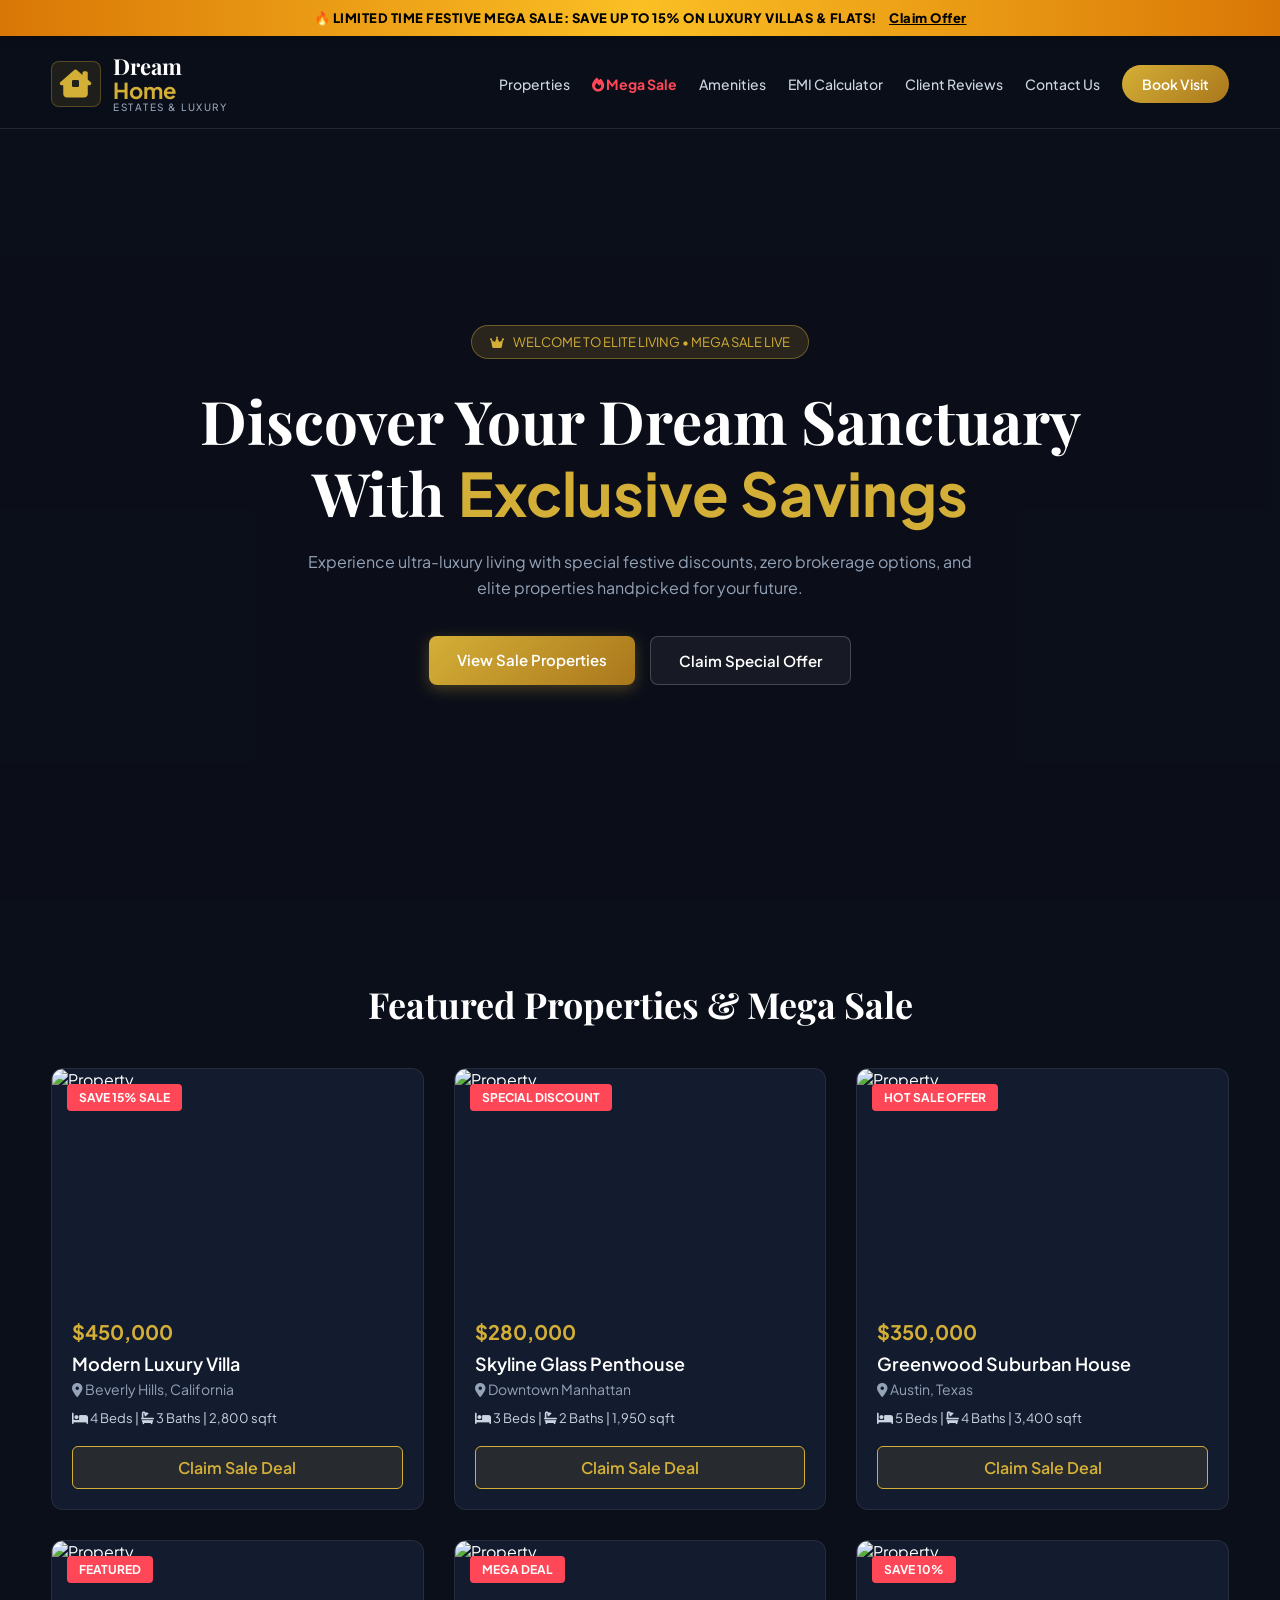
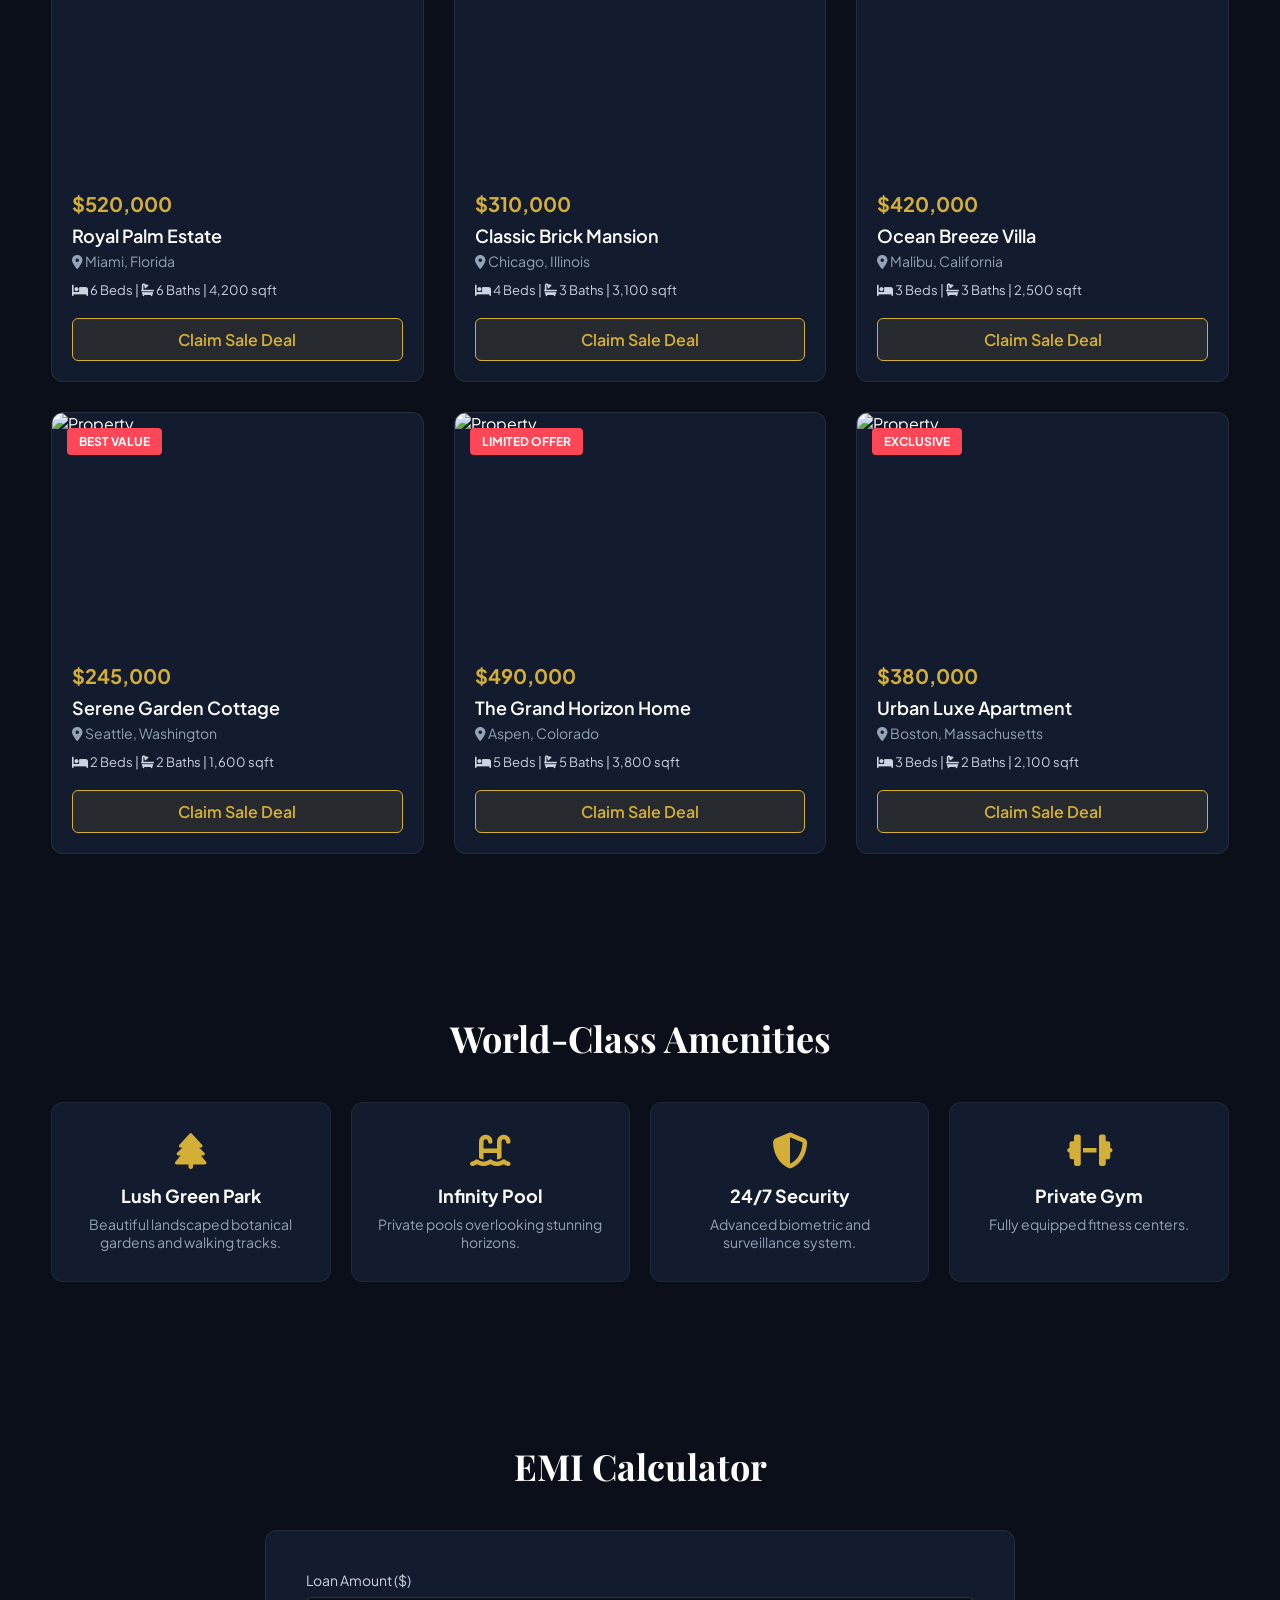
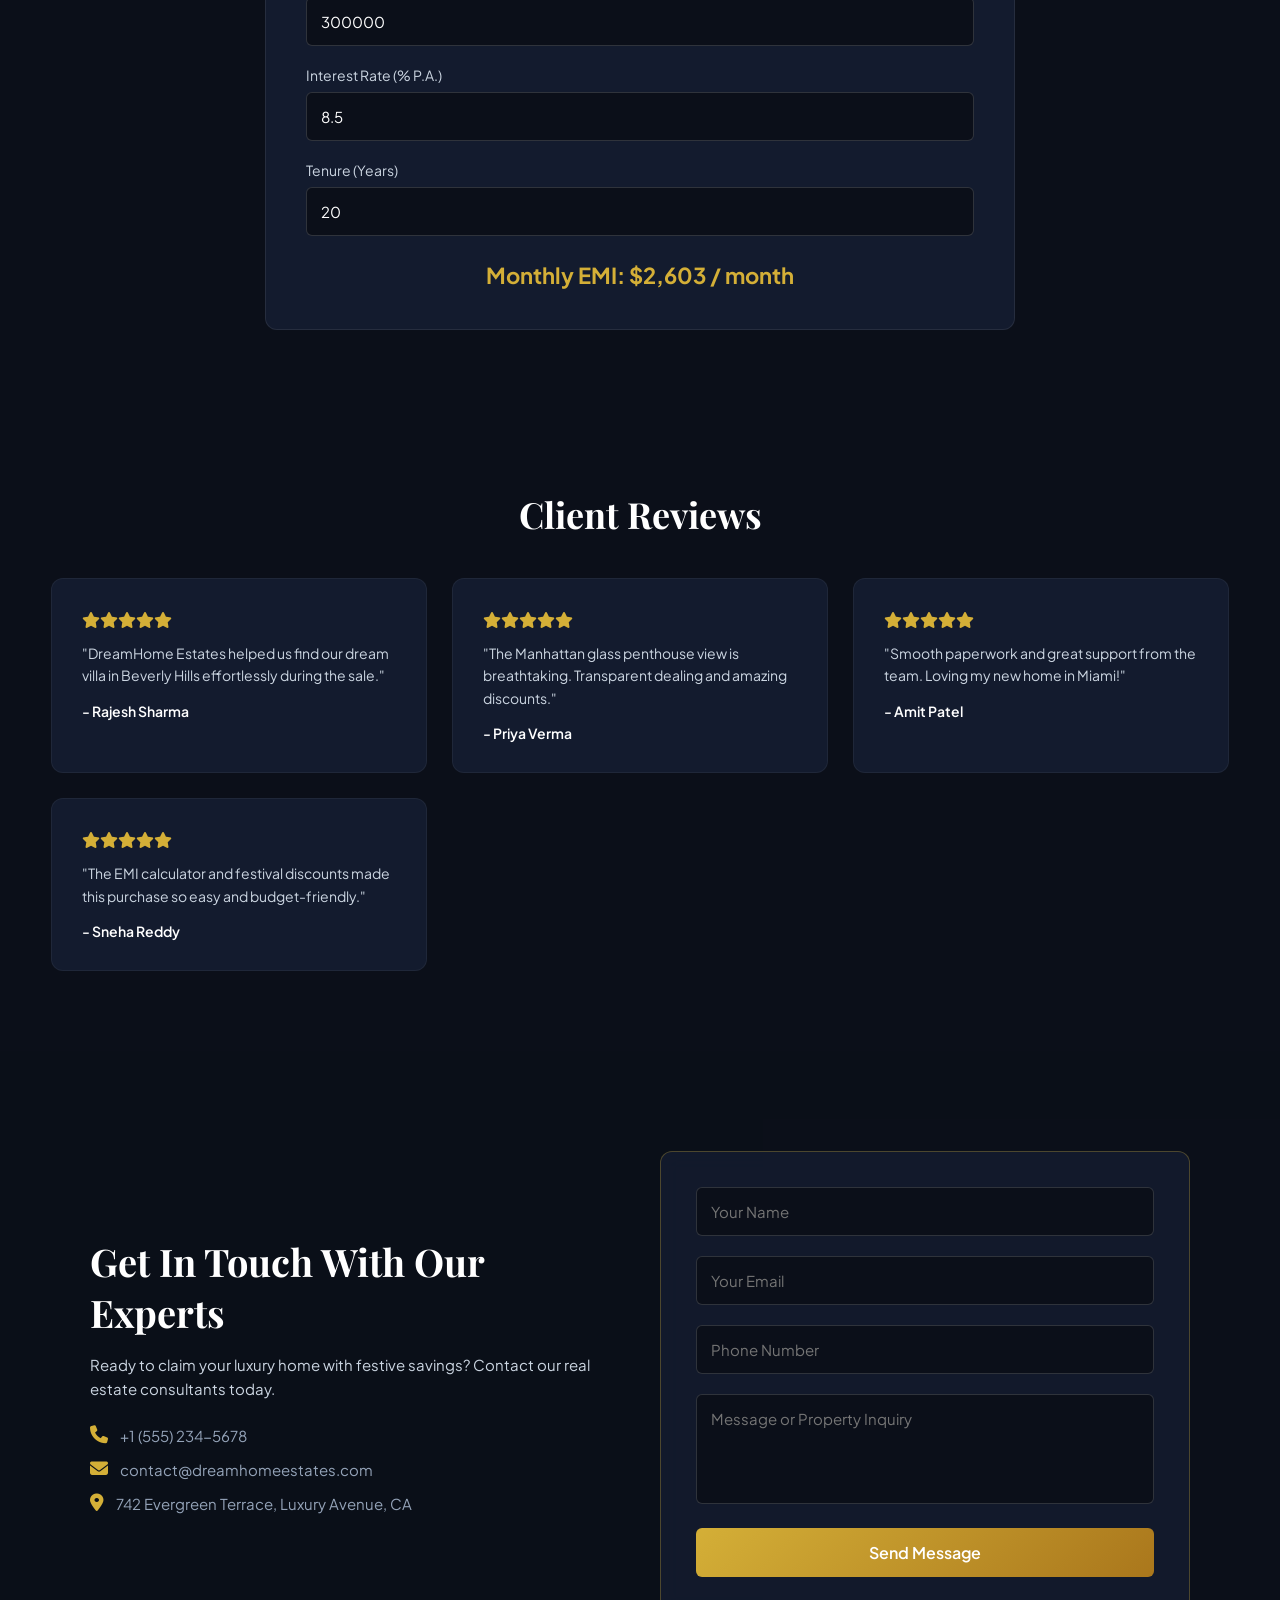
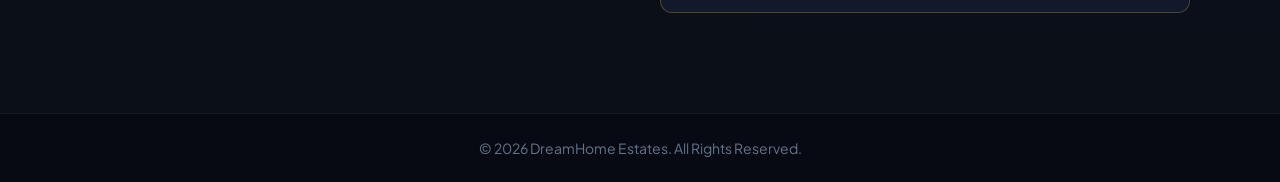
==== MyCoding/index.html @ 672a77d2 "Add files via upload" ====
<!DOCTYPE html>
<html lang="en">
<head>
    <meta charset="UTF-8">
    <meta name="viewport" content="width=device-width, initial-scale=1.0">
    <title>DreamHome Estates | Luxury Living & Investments</title>
    <link href="https://fonts.googleapis.com/css2?family=Playfair+Display:wght@600;700&family=Plus+Jakarta+Sans:wght@400;500;600;700&display=swap" rel="stylesheet">
    <link rel="stylesheet" href="https://cdnjs.cloudflare.com/ajax/libs/font-awesome/6.4.0/css/all.min.css">
    <link rel="stylesheet" href="style.css">
</head>
<body>

    <div class="top-bar">
        🔥 LIMITED TIME FESTIVE MEGA SALE: SAVE UP TO 15% ON LUXURY VILLAS & FLATS! <a href="#contact" style="color: #000; text-decoration: underline; margin-left: 10px;">Claim Offer</a>
    </div>

    <header>
        <div class="logo">
            <i class="fa-solid fa-house-chimney-window logo-icon"></i>
            <div class="logo-text">
                Dream<span>Home</span>
                <small>Estates & Luxury</small>
            </div>
        </div>
        <div class="menu-toggle" id="mobile-menu">
            <i class="fa-solid fa-bars"></i>
        </div>
        <nav>
            <ul class="nav-list">
                <li><a href="#properties">Properties</a></li>
                <li><a href="#properties" class="sale-link"><i class="fa-solid fa-fire"></i> Mega Sale</a></li>
                <li><a href="#amenities">Amenities</a></li>
                <li><a href="#calculator">EMI Calculator</a></li>
                <li><a href="#reviews">Client Reviews</a></li>
                <li><a href="#contact">Contact Us</a></li>
                <li><a href="#contact" class="nav-btn">Book Visit</a></li>
            </ul>
        </nav>
    </header>

    <section class="hero">
        <div class="hero-content">
            <div class="badge"><i class="fa-solid fa-crown"></i> Welcome to Elite Living • Mega Sale Live</div>
            <h1>Discover Your Dream Sanctuary With <span>Exclusive Savings</span></h1>
            <p>Experience ultra-luxury living with special festive discounts, zero brokerage options, and elite properties handpicked for your future.</p>
            <div class="hero-buttons">
                <a href="#properties" class="btn-primary">View Sale Properties</a>
                <a href="#contact" class="btn-secondary">Claim Special Offer</a>
            </div>
        </div>
    </section>

    <!-- Properties Section -->
    <section id="properties">
        <h2 class="section-title">Featured Properties & Mega Sale</h2>
        <div class="properties-grid">
            <div class="property-card">
                <div class="discount-badge">SAVE 15% SALE</div>
                <div class="property-img-container"><img src="https://images.unsplash.com/photo-1600585154340-be6161a56a0c?auto=format&fit=crop&w=600&q=80" class="property-img" alt="Property"></div>
                <div class="property-info">
                    <div class="price">$450,000</div>
                    <div class="prop-title">Modern Luxury Villa</div>
                    <div class="location"><i class="fa-solid fa-location-dot"></i> Beverly Hills, California</div>
                    <div class="details"><i class="fa-solid fa-bed"></i> 4 Beds | <i class="fa-solid fa-bath"></i> 3 Baths | 2,800 sqft</div>
                    <a href="#contact" class="card-btn">Claim Sale Deal</a>
                </div>
            </div>
            <div class="property-card">
                <div class="discount-badge">SPECIAL DISCOUNT</div>
                <div class="property-img-container"><img src="https://images.unsplash.com/photo-1545324418-cc1a3fa10c00?auto=format&fit=crop&w=600&q=80" class="property-img" alt="Property"></div>
                <div class="property-info">
                    <div class="price">$280,000</div>
                    <div class="prop-title">Skyline Glass Penthouse</div>
                    <div class="location"><i class="fa-solid fa-location-dot"></i> Downtown Manhattan</div>
                    <div class="details"><i class="fa-solid fa-bed"></i> 3 Beds | <i class="fa-solid fa-bath"></i> 2 Baths | 1,950 sqft</div>
                    <a href="#contact" class="card-btn">Claim Sale Deal</a>
                </div>
            </div>
            <div class="property-card">
                <div class="discount-badge">HOT SALE OFFER</div>
                <div class="property-img-container"><img src="https://images.unsplash.com/photo-1580587771525-78b9dba3b914?auto=format&fit=crop&w=600&q=80" class="property-img" alt="Property"></div>
                <div class="property-info">
                    <div class="price">$350,000</div>
                    <div class="prop-title">Greenwood Suburban House</div>
                    <div class="location"><i class="fa-solid fa-location-dot"></i> Austin, Texas</div>
                    <div class="details"><i class="fa-solid fa-bed"></i> 5 Beds | <i class="fa-solid fa-bath"></i> 4 Baths | 3,400 sqft</div>
                    <a href="#contact" class="card-btn">Claim Sale Deal</a>
                </div>
            </div>
            <div class="property-card">
                <div class="discount-badge">FEATURED</div>
                <div class="property-img-container"><img src="https://images.unsplash.com/photo-1600607687939-ce8a6c25118c?auto=format&fit=crop&w=600&q=80" class="property-img" alt="Property"></div>
                <div class="property-info">
                    <div class="price">$520,000</div>
                    <div class="prop-title">Royal Palm Estate</div>
                    <div class="location"><i class="fa-solid fa-location-dot"></i> Miami, Florida</div>
                    <div class="details"><i class="fa-solid fa-bed"></i> 6 Beds | <i class="fa-solid fa-bath"></i> 6 Baths | 4,200 sqft</div>
                    <a href="#contact" class="card-btn">Claim Sale Deal</a>
                </div>
            </div>
            <div class="property-card">
                <div class="discount-badge">MEGA DEAL</div>
                <div class="property-img-container"><img src="https://images.unsplash.com/photo-1512917774080-9991f1c4c750?auto=format&fit=crop&w=600&q=80" class="property-img" alt="Property"></div>
                <div class="property-info">
                    <div class="price">$310,000</div>
                    <div class="prop-title">Classic Brick Mansion</div>
                    <div class="location"><i class="fa-solid fa-location-dot"></i> Chicago, Illinois</div>
                    <div class="details"><i class="fa-solid fa-bed"></i> 4 Beds | <i class="fa-solid fa-bath"></i> 3 Baths | 3,100 sqft</div>
                    <a href="#contact" class="card-btn">Claim Sale Deal</a>
                </div>
            </div>
            <div class="property-card">
                <div class="discount-badge">SAVE 10%</div>
                <div class="property-img-container"><img src="https://images.unsplash.com/photo-1600566753376-12c8ab7fb75b?auto=format&fit=crop&w=600&q=80" class="property-img" alt="Property"></div>
                <div class="property-info">
                    <div class="price">$420,000</div>
                    <div class="prop-title">Ocean Breeze Villa</div>
                    <div class="location"><i class="fa-solid fa-location-dot"></i> Malibu, California</div>
                    <div class="details"><i class="fa-solid fa-bed"></i> 3 Beds | <i class="fa-solid fa-bath"></i> 3 Baths | 2,500 sqft</div>
                    <a href="#contact" class="card-btn">Claim Sale Deal</a>
                </div>
            </div>
            <div class="property-card">
                <div class="discount-badge">BEST VALUE</div>
                <div class="property-img-container"><img src="https://images.unsplash.com/photo-1564013799919-ab600027ffc6?auto=format&fit=crop&w=600&q=80" class="property-img" alt="Property"></div>
                <div class="property-info">
                    <div class="price">$245,000</div>
                    <div class="prop-title">Serene Garden Cottage</div>
                    <div class="location"><i class="fa-solid fa-location-dot"></i> Seattle, Washington</div>
                    <div class="details"><i class="fa-solid fa-bed"></i> 2 Beds | <i class="fa-solid fa-bath"></i> 2 Baths | 1,600 sqft</div>
                    <a href="#contact" class="card-btn">Claim Sale Deal</a>
                </div>
            </div>
            <div class="property-card">
                <div class="discount-badge">LIMITED OFFER</div>
                <div class="property-img-container"><img src="https://images.unsplash.com/photo-1576941089067-2de3c901e126?auto=format&fit=crop&w=600&q=80" class="property-img" alt="Property"></div>
                <div class="property-info">
                    <div class="price">$490,000</div>
                    <div class="prop-title">The Grand Horizon Home</div>
                    <div class="location"><i class="fa-solid fa-location-dot"></i> Aspen, Colorado</div>
                    <div class="details"><i class="fa-solid fa-bed"></i> 5 Beds | <i class="fa-solid fa-bath"></i> 5 Baths | 3,800 sqft</div>
                    <a href="#contact" class="card-btn">Claim Sale Deal</a>
                </div>
            </div>
            <div class="property-card">
                <div class="discount-badge">EXCLUSIVE</div>
                <div class="property-img-container"><img src="https://images.unsplash.com/photo-1600585154526-990dced4db0d?auto=format&fit=crop&w=600&q=80" class="property-img" alt="Property"></div>
                <div class="property-info">
                    <div class="price">$380,000</div>
                    <div class="prop-title">Urban Luxe Apartment</div>
                    <div class="location"><i class="fa-solid fa-location-dot"></i> Boston, Massachusetts</div>
                    <div class="details"><i class="fa-solid fa-bed"></i> 3 Beds | <i class="fa-solid fa-bath"></i> 2 Baths | 2,100 sqft</div>
                    <a href="#contact" class="card-btn">Claim Sale Deal</a>
                </div>
            </div>
        </div>
    </section>

    <!-- Amenities Section -->
    <section id="amenities">
        <h2 class="section-title">World-Class Amenities</h2>
        <div class="amenities-grid">
            <div class="amenity-card"><i class="fa-solid fa-tree"></i><h3>Lush Green Park</h3><p>Beautiful landscaped botanical gardens and walking tracks.</p></div>
            <div class="amenity-card"><i class="fa-solid fa-swimming-pool"></i><h3>Infinity Pool</h3><p>Private pools overlooking stunning horizons.</p></div>
            <div class="amenity-card"><i class="fa-solid fa-shield-halved"></i><h3>24/7 Security</h3><p>Advanced biometric and surveillance system.</p></div>
            <div class="amenity-card"><i class="fa-solid fa-dumbbell"></i><h3>Private Gym</h3><p>Fully equipped fitness centers.</p></div>
        </div>
    </section>

    <!-- EMI Calculator Section -->
    <section id="calculator">
        <h2 class="section-title">EMI Calculator</h2>
        <div class="calculator-box">
            <div class="calc-group"><label>Loan Amount ($)</label><input type="number" id="loanAmount" value="300000" oninput="calculateEMI()"></div>
            <div class="calc-group"><label>Interest Rate (% P.A.)</label><input type="number" id="interestRate" value="8.5" step="0.1" oninput="calculateEMI()"></div>
            <div class="calc-group"><label>Tenure (Years)</label><input type="number" id="tenureYears" value="20" oninput="calculateEMI()"></div>
            <div class="calc-result" id="emiResult">Monthly EMI: $2,603 / month</div>
        </div>
    </section>

    <!-- Client Reviews Section -->
    <section id="reviews">
        <h2 class="section-title">Client Reviews</h2>
        <div class="reviews-grid">
            <div class="review-card">
                <div class="stars"><i class="fa-solid fa-star"></i><i class="fa-solid fa-star"></i><i class="fa-solid fa-star"></i><i class="fa-solid fa-star"></i><i class="fa-solid fa-star"></i></div>
                <p>"DreamHome Estates helped us find our dream villa in Beverly Hills effortlessly during the sale."</p>
                <div class="review-author">- Rajesh Sharma</div>
            </div>
            <div class="review-card">
                <div class="stars"><i class="fa-solid fa-star"></i><i class="fa-solid fa-star"></i><i class="fa-solid fa-star"></i><i class="fa-solid fa-star"></i><i class="fa-solid fa-star"></i></div>
                <p>"The Manhattan glass penthouse view is breathtaking. Transparent dealing and amazing discounts."</p>
                <div class="review-author">- Priya Verma</div>
            </div>
            <div class="review-card">
                <div class="stars"><i class="fa-solid fa-star"></i><i class="fa-solid fa-star"></i><i class="fa-solid fa-star"></i><i class="fa-solid fa-star"></i><i class="fa-solid fa-star"></i></div>
                <p>"Smooth paperwork and great support from the team. Loving my new home in Miami!"</p>
                <div class="review-author">- Amit Patel</div>
            </div>
            <div class="review-card">
                <div class="stars"><i class="fa-solid fa-star"></i><i class="fa-solid fa-star"></i><i class="fa-solid fa-star"></i><i class="fa-solid fa-star"></i><i class="fa-solid fa-star"></i></div>
                <p>"The EMI calculator and festival discounts made this purchase so easy and budget-friendly."</p>
                <div class="review-author">- Sneha Reddy</div>
            </div>
        </div>
    </section>

    <!-- Contact Section -->
    <section id="contact" class="contact-section">
        <div class="contact-container">
            <div class="contact-info">
                <h2>Get In Touch With Our Experts</h2>
                <p>Ready to claim your luxury home with festive savings? Contact our real estate consultants today.</p>
                <ul>
                    <li><i class="fa-solid fa-phone"></i> +1 (555) 234-5678</li>
                    <li><i class="fa-solid fa-envelope"></i> contact@dreamhomeestates.com</li>
                    <li><i class="fa-solid fa-location-dot"></i> 742 Evergreen Terrace, Luxury Avenue, CA</li>
                </ul>
            </div>
            <div class="contact-box">
                <div class="form-group"><input type="text" placeholder="Your Name"></div>
                <div class="form-group"><input type="email" placeholder="Your Email"></div>
                <div class="form-group"><input type="text" placeholder="Phone Number"></div>
                <div class="form-group"><textarea placeholder="Message or Property Inquiry"></textarea></div>
                <button class="submit-btn">Send Message</button>
            </div>
        </div>
    </section>

    <footer>
        <p>&copy; 2026 DreamHome Estates. All Rights Reserved.</p>
    </footer>

    <script src="script.js"></script>
</body>
</html>
---- MyCoding/style.css ----
* { margin: 0; padding: 0; box-sizing: border-box; font-family: 'Plus Jakarta Sans', sans-serif; scroll-behavior: smooth; }
body { background-color: #0b0f19; color: #ffffff; width: 100%; overflow-x: hidden; }

.top-bar { background: linear-gradient(90deg, #d97706, #fbbf24, #d97706); color: #000; text-align: center; padding: 10px 15px; font-size: 13px; font-weight: 800; letter-spacing: 0.5px; position: fixed; top: 0; left: 0; width: 100%; z-index: 1200; box-shadow: 0 2px 10px rgba(0,0,0,0.3); }

header { position: fixed; top: 39px; left: 0; width: 100%; display: flex; justify-content: space-between; align-items: center; padding: 15px 4%; background: rgba(11, 15, 25, 0.95); backdrop-filter: blur(10px); z-index: 1000; border-bottom: 1px solid rgba(255, 255, 255, 0.1); }

/* Professional Logo Design */
.logo { display: flex; align-items: center; gap: 12px; text-decoration: none; }
.logo-icon { font-size: 28px; color: #d4af37; background: rgba(212, 175, 55, 0.1); padding: 8px; border-radius: 8px; border: 1px solid rgba(212, 175, 55, 0.3); }
.logo-text { font-family: 'Playfair Display', serif; font-size: 22px; font-weight: 700; color: #fff; line-height: 1.1; display: flex; flex-direction: column; }
.logo-text span { color: #d4af37; display: inline; }
.logo-text small { font-family: 'Plus Jakarta Sans', sans-serif; font-size: 10px; font-weight: 500; color: #94a3b8; letter-spacing: 1.5px; text-transform: uppercase; }

nav ul { display: flex; list-style: none; gap: 22px; align-items: center; }
nav ul li a { text-decoration: none; color: #cbd5e1; font-size: 14px; font-weight: 500; transition: 0.3s; }
nav ul li a:hover { color: #d4af37; }
.sale-link { color: #ff4757 !important; font-weight: 700 !important; }
.nav-btn { background: linear-gradient(135deg, #d4af37, #aa771c); color: #fff !important; padding: 10px 20px; border-radius: 30px; font-weight: 600; font-size: 14px; }
.menu-toggle { display: none; font-size: 24px; color: #fff; cursor: pointer; }

/* Welcome Animation for Hero Section */
.hero { position: relative; width: 100%; min-height: 100vh; display: flex; align-items: center; justify-content: center; text-align: center; padding: 190px 4% 80px 4%; background: url('https://images.unsplash.com/photo-1600596542815-ffad4c1539a9?auto=format&fit=crop&w=2000&q=80') no-repeat center center/cover; }
.hero::before { content: ''; position: absolute; top: 0; left: 0; width: 100%; height: 100%; background: rgba(11, 15, 25, 0.85); z-index: 1; }

.hero-content { position: relative; z-index: 2; width: 100%; max-width: 900px; margin: 0 auto; animation: fadeInUp 1.2s ease-out; }
.badge { display: inline-flex; align-items: center; gap: 8px; background: rgba(212, 175, 55, 0.15); border: 1px solid rgba(212, 175, 55, 0.4); padding: 8px 18px; border-radius: 50px; font-size: 13px; color: #d4af37; margin-bottom: 25px; text-transform: uppercase; animation: fadeInDown 1s ease-out; }

.hero h1 { font-family: 'Playfair Display', serif; font-size: clamp(36px, 5vw, 60px); font-weight: 700; line-height: 1.2; margin-bottom: 20px; color: #fff; }
.hero h1 span { color: #d4af37; }
.hero p { font-size: 16px; color: #94a3b8; max-width: 700px; margin: 0 auto 35px auto; line-height: 1.6; }

.hero-buttons { display: flex; justify-content: center; gap: 15px; flex-wrap: wrap; }
.btn-primary, .btn-secondary { padding: 14px 28px; border-radius: 8px; text-decoration: none; font-weight: 600; font-size: 15px; display: inline-block; transition: 0.3s; }
.btn-primary { background: linear-gradient(135deg, #d4af37, #aa771c); color: #fff; box-shadow: 0 4px 15px rgba(212, 175, 55, 0.3); }
.btn-secondary { background: rgba(255, 255, 255, 0.05); border: 1px solid rgba(255, 255, 255, 0.2); color: #fff; }

/* Animations Keyframes */
@keyframes fadeInUp {
    from { opacity: 0; transform: translateY(30px); }
    to { opacity: 1; transform: translateY(0); }
}
@keyframes fadeInDown {
    from { opacity: 0; transform: translateY(-20px); }
    to { opacity: 1; transform: translateY(0); }
}

section { width: 100%; padding: 80px 4%; }
.section-title { font-family: 'Playfair Display', serif; font-size: 36px; margin-bottom: 40px; text-align: center; color: #fff; }

.properties-grid { display: grid; grid-template-columns: repeat(auto-fit, minmax(300px, 1fr)); gap: 30px; width: 100%; }
.property-card { background: #131b2e; border: 1px solid rgba(255, 255, 255, 0.08); border-radius: 12px; overflow: hidden; position: relative; transition: 0.3s; }
.property-card:hover { transform: translateY(-5px); border-color: rgba(212, 175, 55, 0.4); }

.property-img-container { width: 100%; height: 230px; overflow: hidden; }
.property-img { height: 100%; width: 100%; object-fit: cover; transition: transform 0.5s ease; }
.property-card:hover .property-img { transform: scale(1.1); }

.discount-badge { position: absolute; top: 15px; left: 15px; background: #ff4757; color: #fff; padding: 6px 12px; font-size: 12px; font-weight: 700; border-radius: 4px; z-index: 10; }
.property-info { padding: 20px; }
.price { font-size: 20px; font-weight: 700; color: #d4af37; margin-bottom: 8px; }
.prop-title { font-size: 18px; font-weight: 600; color: #fff; margin-bottom: 5px; }
.location { font-size: 14px; color: #94a3b8; margin-bottom: 12px; }
.details { font-size: 13px; color: #cbd5e1; margin-bottom: 20px; }
.card-btn { display: block; width: 100%; text-align: center; background: rgba(212, 175, 55, 0.1); border: 1px solid #d4af37; color: #d4af37; padding: 10px; border-radius: 6px; text-decoration: none; font-weight: 600; transition: 0.3s; }
.card-btn:hover { background: #d4af37; color: #0b0f19; }

.amenities-grid { display: grid; grid-template-columns: repeat(auto-fit, minmax(250px, 1fr)); gap: 20px; width: 100%; }
.amenity-card { background: #131b2e; padding: 30px 20px; border-radius: 12px; text-align: center; border: 1px solid rgba(255, 255, 255, 0.05); }
.amenity-card i { font-size: 36px; color: #d4af37; margin-bottom: 15px; }
.amenity-card h3 { font-size: 18px; margin-bottom: 8px; color: #fff; }
.amenity-card p { color: #94a3b8; font-size: 14px; }

.calculator-box { background: #131b2e; padding: 40px; border-radius: 12px; border: 1px solid rgba(255, 255, 255, 0.08); width: 100%; max-width: 750px; margin: 0 auto; }
.calc-group { margin-bottom: 20px; }
.calc-group label { display: block; margin-bottom: 8px; font-size: 14px; color: #cbd5e1; }
.calc-group input { width: 100%; padding: 14px; background: #0b0f19; border: 1px solid rgba(255, 255, 255, 0.15); color: #fff; border-radius: 6px; font-size: 15px; }
.calc-result { margin-top: 25px; text-align: center; font-size: 22px; font-weight: 700; color: #d4af37; }

.reviews-grid { display: grid; grid-template-columns: repeat(auto-fit, minmax(280px, 1fr)); gap: 25px; width: 100%; }
.review-card { background: #131b2e; padding: 30px; border-radius: 12px; border: 1px solid rgba(255, 255, 255, 0.05); }
.review-card .stars { color: #d4af37; margin-bottom: 12px; }
.review-card p { color: #cbd5e1; font-size: 14px; line-height: 1.6; margin-bottom: 15px; }
.review-author { font-weight: 600; color: #fff; font-size: 14px; }

/* Contact Section */
.contact-section { position: relative; width: 100%; padding: 100px 4%; background: url('https://images.unsplash.com/photo-1585320806297-9794b3e4eeae?auto=format&fit=crop&w=2000&q=80') no-repeat center center/cover; }
.contact-section::before { content: ''; position: absolute; top: 0; left: 0; width: 100%; height: 100%; background: rgba(11, 15, 25, 0.88); z-index: 1; }
.contact-container { position: relative; z-index: 2; display: grid; grid-template-columns: repeat(auto-fit, minmax(300px, 1fr)); gap: 40px; align-items: center; max-width: 1100px; margin: 0 auto; }
.contact-info h2 { font-family: 'Playfair Display', serif; font-size: 38px; margin-bottom: 15px; color: #fff; }
.contact-info p { color: #cbd5e1; font-size: 15px; line-height: 1.6; margin-bottom: 25px; }
.contact-info ul { list-style: none; }
.contact-info ul li { margin-bottom: 15px; color: #94a3b8; font-size: 15px; display: flex; align-items: center; gap: 12px; }
.contact-info ul li i { color: #d4af37; font-size: 18px; }

.contact-box { background: rgba(19, 27, 46, 0.9); padding: 35px; border-radius: 12px; border: 1px solid rgba(212, 175, 55, 0.3); backdrop-filter: blur(10px); width: 100%; }
.form-group { margin-bottom: 20px; }
.form-group input, .form-group textarea { width: 100%; padding: 14px; background: #0b0f19; border: 1px solid rgba(255, 255, 255, 0.15); color: #fff; border-radius: 6px; font-size: 15px; }
.form-group textarea { height: 110px; resize: none; }
.submit-btn { background: linear-gradient(135deg, #d4af37, #aa771c); color: #fff; border: none; padding: 14px; width: 100%; border-radius: 6px; font-weight: 600; font-size: 16px; cursor: pointer; transition: 0.3s; }
.submit-btn:hover { opacity: 0.9; }

footer { background: #070a12; text-align: center; padding: 25px; color: #64748b; font-size: 14px; border-top: 1px solid rgba(255,255,255,0.05); }

/* Responsive Media Queries for Mobile & Tablet */
@media (max-width: 992px) {
    .menu-toggle { display: block; }
    nav ul { position: absolute; top: 100%; left: 0; width: 100%; background: #0b0f19; flex-direction: column; align-items: center; padding: 25px 0; border-bottom: 1px solid rgba(255,255,255,0.1); display: none; }
    nav ul.active { display: flex; }
    .hero { padding-top: 160px; }
}
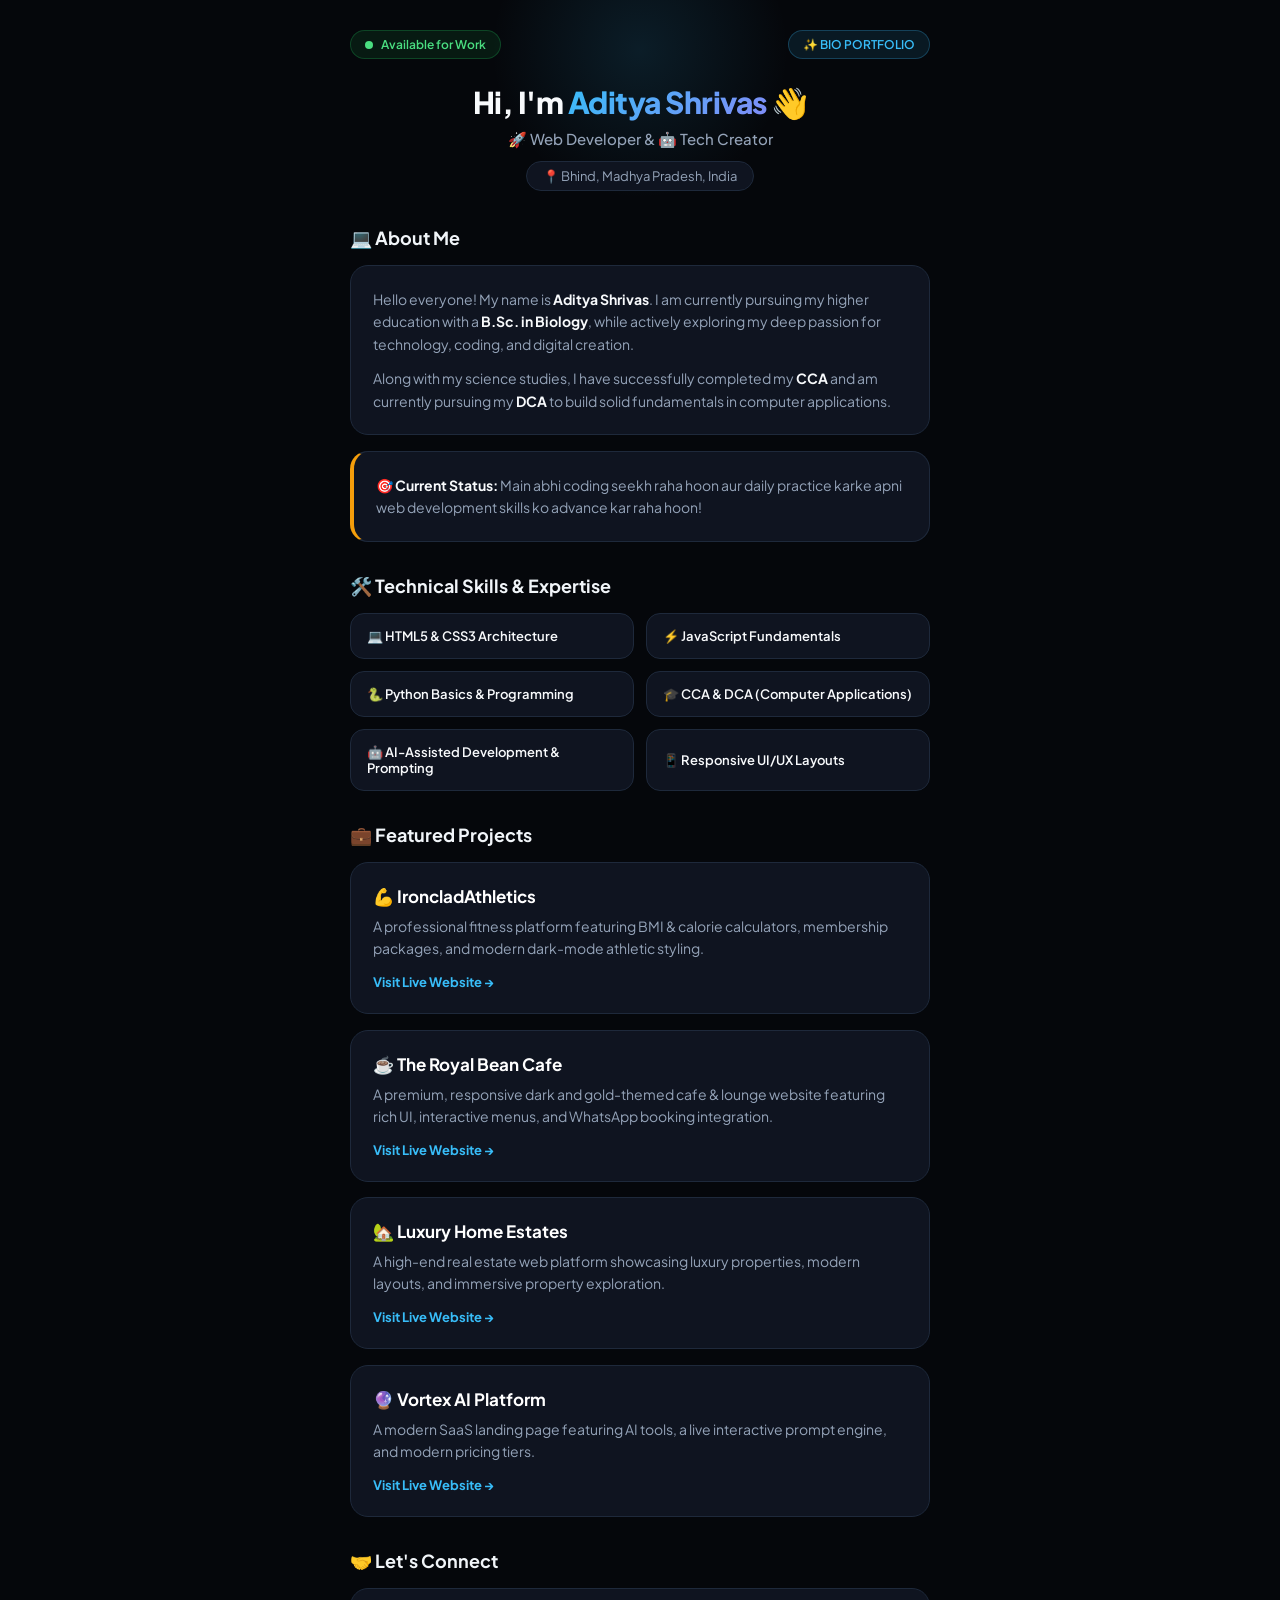
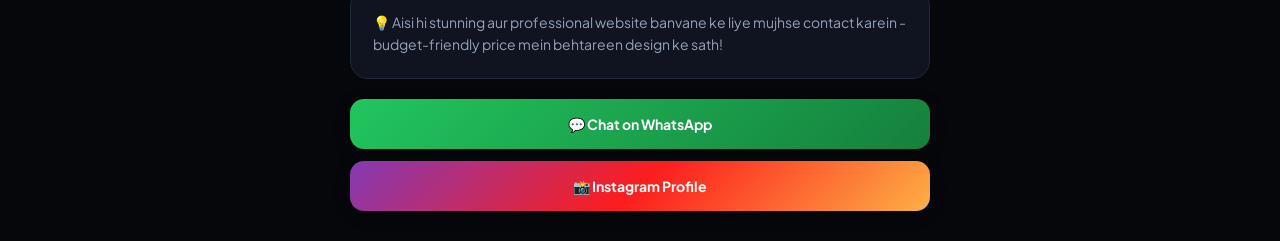
==== commit 7b4f7aa5: "Update index.html" ====
--- a/MyCoding/index.html
+++ b/MyCoding/index.html
@@ -3,234 +3,447 @@
 <head>
     <meta charset="UTF-8">
     <meta name="viewport" content="width=device-width, initial-scale=1.0">
-    <title>DreamHome Estates | Luxury Living & Investments</title>
-    <link href="https://fonts.googleapis.com/css2?family=Playfair+Display:wght@600;700&family=Plus+Jakarta+Sans:wght@400;500;600;700&display=swap" rel="stylesheet">
-    <link rel="stylesheet" href="https://cdnjs.cloudflare.com/ajax/libs/font-awesome/6.4.0/css/all.min.css">
-    <link rel="stylesheet" href="style.css">
+    <title>Aditya Shrivas | Elite Web Developer & Bio Portfolio</title>
+    
+    <!-- Google Fonts -->
+    <link href="https://fonts.googleapis.com/css2?family=Plus+Jakarta+Sans:wght@300;400;500;600;700;800&display=swap" rel="stylesheet">
+    
+    <style>
+        * {
+            box-sizing: border-box;
+            margin: 0;
+            padding: 0;
+            font-family: 'Plus Jakarta Sans', sans-serif;
+        }
+
+        :root {
+            --bg-color: #05070b;
+            --card-bg: #0f1420;
+            --card-border: #1e293b;
+            --accent-glow: rgba(56, 189, 248, 0.15);
+            --text-main: #f8fafc;
+            --text-muted: #94a3b8;
+            --primary: #38bdf8;
+            --primary-gradient: linear-gradient(135deg, #38bdf8 0%, #818cf8 100%);
+        }
+
+        html {
+            scroll-behavior: smooth;
+        }
+
+        body {
+            background-color: var(--bg-color);
+            color: var(--text-main);
+            overflow-x: hidden;
+            padding: 30px 16px;
+            display: flex;
+            justify-content: center;
+            position: relative;
+        }
+
+        body::before {
+            content: '';
+            position: absolute;
+            top: -100px;
+            left: 50%;
+            transform: translateX(-50%);
+            width: 300px;
+            height: 300px;
+            background: radial-gradient(circle, rgba(56, 189, 248, 0.12) 0%, rgba(0,0,0,0) 70%);
+            z-index: -1;
+            pointer-events: none;
+        }
+
+        .portfolio-container {
+            width: 100%;
+            max-width: 580px;
+        }
+
+        .reveal-on-scroll {
+            opacity: 0;
+            transform: translateY(35px);
+            transition: opacity 0.8s cubic-bezier(0.16, 1, 0.3, 1), 
+                        transform 0.8s cubic-bezier(0.16, 1, 0.3, 1);
+            will-change: opacity, transform;
+        }
+
+        .reveal-on-scroll.revealed {
+            opacity: 1;
+            transform: translateY(0);
+        }
+
+        .status-header {
+            display: flex;
+            justify-content: space-between;
+            align-items: center;
+            margin-bottom: 24px;
+        }
+
+        .live-badge {
+            display: inline-flex;
+            align-items: center;
+            gap: 8px;
+            background: rgba(34, 197, 94, 0.1);
+            color: #4ade80;
+            padding: 6px 14px;
+            border-radius: 30px;
+            font-size: 12px;
+            font-weight: 600;
+            border: 1px solid rgba(34, 197, 94, 0.25);
+        }
+
+        .pulse-dot {
+            width: 8px;
+            height: 8px;
+            background-color: #4ade80;
+            border-radius: 50%;
+            box-shadow: 0 0 0 rgba(74, 222, 128, 0.4);
+            animation: pulse 2s infinite;
+        }
+
+        @keyframes pulse {
+            0% { transform: scale(0.95); box-shadow: 0 0 0 0 rgba(74, 222, 128, 0.6); }
+            70% { transform: scale(1); box-shadow: 0 0 0 8px rgba(74, 222, 128, 0); }
+            100% { transform: scale(0.95); box-shadow: 0 0 0 0 rgba(74, 222, 128, 0); }
+        }
+
+        .portfolio-badge {
+            background: rgba(56, 189, 248, 0.1);
+            color: var(--primary);
+            padding: 6px 14px;
+            border-radius: 30px;
+            font-size: 12px;
+            font-weight: 600;
+            border: 1px solid rgba(56, 189, 248, 0.25);
+        }
+
+        .hero-section {
+            text-align: center;
+            margin-bottom: 35px;
+        }
+
+        .hero-section h1 {
+            font-size: 30px;
+            font-weight: 800;
+            margin-bottom: 8px;
+            letter-spacing: -0.5px;
+        }
+
+        .highlight-name {
+            background: var(--primary-gradient);
+            -webkit-background-clip: text;
+            -webkit-text-fill-color: transparent;
+        }
+
+        .subtitle {
+            font-size: 15px;
+            color: var(--text-muted);
+            margin-bottom: 12px;
+            font-weight: 500;
+        }
+
+        .location-tag {
+            font-size: 13px;
+            color: var(--text-muted);
+            background: var(--card-bg);
+            display: inline-flex;
+            align-items: center;
+            gap: 6px;
+            padding: 6px 16px;
+            border-radius: 20px;
+            border: 1px solid var(--card-border);
+        }
+
+        h2 {
+            font-size: 18px;
+            font-weight: 700;
+            margin: 32px 0 16px 0;
+            color: #f1f5f9;
+        }
+
+        .custom-card {
+            background: var(--card-bg);
+            border: 1px solid var(--card-border);
+            padding: 22px;
+            border-radius: 18px;
+            margin-bottom: 16px;
+            transition: all 0.35s cubic-bezier(0.16, 1, 0.3, 1);
+            position: relative;
+            overflow: hidden;
+        }
+
+        .custom-card::before {
+            content: '';
+            position: absolute;
+            top: 0;
+            left: 0;
+            width: 4px;
+            height: 100%;
+            background: var(--primary);
+            opacity: 0;
+            transition: opacity 0.3s ease;
+        }
+
+        .custom-card:hover {
+            transform: translateY(-5px);
+            border-color: rgba(56, 189, 248, 0.4);
+            box-shadow: 0 15px 35px -10px var(--accent-glow);
+        }
+
+        .custom-card:hover::before {
+            opacity: 1;
+        }
+
+        .custom-card p {
+            font-size: 14px;
+            color: var(--text-muted);
+            line-height: 1.6;
+        }
+
+        .custom-card strong {
+            color: var(--text-main);
+        }
+
+        .skills-grid {
+            display: grid;
+            grid-template-columns: 1fr 1fr;
+            gap: 12px;
+        }
+
+        .skill-item {
+            background: var(--card-bg);
+            border: 1px solid var(--card-border);
+            padding: 14px 16px;
+            border-radius: 14px;
+            font-size: 13px;
+            font-weight: 600;
+            color: var(--text-main);
+            display: flex;
+            align-items: center;
+            gap: 10px;
+            transition: all 0.3s ease;
+        }
+
+        .skill-item:hover {
+            transform: translateY(-3px);
+            border-color: rgba(56, 189, 248, 0.4);
+            background: #131b2e;
+            box-shadow: 0 8px 20px rgba(0,0,0,0.3);
+        }
+
+        .project-card h3 {
+            font-size: 17px;
+            font-weight: 700;
+            margin-bottom: 8px;
+            color: #ffffff;
+        }
+
+        .project-link {
+            display: inline-flex;
+            align-items: center;
+            gap: 6px;
+            margin-top: 14px;
+            font-size: 13px;
+            color: var(--primary);
+            text-decoration: none;
+            font-weight: 700;
+            transition: gap 0.2s ease, color 0.2s ease;
+        }
+
+        .project-link:hover {
+            gap: 10px;
+            color: #7dd3fc;
+        }
+
+        .action-buttons {
+            display: flex;
+            flex-direction: column;
+            gap: 12px;
+            margin-top: 20px;
+        }
+
+        .cta-btn {
+            display: flex;
+            align-items: center;
+            justify-content: center;
+            gap: 10px;
+            text-align: center;
+            padding: 16px;
+            border-radius: 14px;
+            font-weight: 700;
+            font-size: 14px;
+            text-decoration: none;
+            color: #ffffff;
+            transition: transform 0.2s ease, opacity 0.2s ease, box-shadow 0.2s ease;
+            box-shadow: 0 4px 15px rgba(0,0,0,0.3);
+            cursor: pointer;
+            border: none;
+        }
+
+        .whatsapp-btn {
+            background: linear-gradient(135deg, #22c55e, #15803d);
+        }
+
+        .instagram-btn {
+            background: linear-gradient(135deg, #833ab4, #fd1d1d, #fcb045);
+        }
+
+        .cta-btn:active {
+            transform: scale(0.98);
+        }
+
+        .cta-btn:hover {
+            opacity: 0.95;
+            box-shadow: 0 8px 25px rgba(0,0,0,0.4);
+        }
+
+        @keyframes waveAnim {
+            0% { transform: rotate(0deg); }
+            50% { transform: rotate(14deg); }
+            100% { transform: rotate(0deg); }
+        }
+
+        .wave-emoji {
+            display: inline-block;
+            animation: waveAnim 1.8s infinite;
+            transform-origin: 70% 70%;
+        }
+
+        @media(max-width: 480px) {
+            .skills-grid {
+                grid-template-columns: 1fr;
+            }
+        }
+    </style>
 </head>
 <body>
 
-    <div class="top-bar">
-        🔥 LIMITED TIME FESTIVE MEGA SALE: SAVE UP TO 15% ON LUXURY VILLAS & FLATS! <a href="#contact" style="color: #000; text-decoration: underline; margin-left: 10px;">Claim Offer</a>
-    </div>
-
-    <header>
-        <div class="logo">
-            <i class="fa-solid fa-house-chimney-window logo-icon"></i>
-            <div class="logo-text">
-                Dream<span>Home</span>
-                <small>Estates & Luxury</small>
+    <main class="portfolio-container">
+        
+        <div class="status-header reveal-on-scroll">
+            <div class="live-badge">
+                <div class="pulse-dot"></div>
+                Available for Work
+            </div>
+            <div class="portfolio-badge">
+                ✨ BIO PORTFOLIO
             </div>
         </div>
-        <div class="menu-toggle" id="mobile-menu">
-            <i class="fa-solid fa-bars"></i>
-        </div>
-        <nav>
-            <ul class="nav-list">
-                <li><a href="#properties">Properties</a></li>
-                <li><a href="#properties" class="sale-link"><i class="fa-solid fa-fire"></i> Mega Sale</a></li>
-                <li><a href="#amenities">Amenities</a></li>
-                <li><a href="#calculator">EMI Calculator</a></li>
-                <li><a href="#reviews">Client Reviews</a></li>
-                <li><a href="#contact">Contact Us</a></li>
-                <li><a href="#contact" class="nav-btn">Book Visit</a></li>
-            </ul>
-        </nav>
-    </header>
-
-    <section class="hero">
-        <div class="hero-content">
-            <div class="badge"><i class="fa-solid fa-crown"></i> Welcome to Elite Living • Mega Sale Live</div>
-            <h1>Discover Your Dream Sanctuary With <span>Exclusive Savings</span></h1>
-            <p>Experience ultra-luxury living with special festive discounts, zero brokerage options, and elite properties handpicked for your future.</p>
-            <div class="hero-buttons">
-                <a href="#properties" class="btn-primary">View Sale Properties</a>
-                <a href="#contact" class="btn-secondary">Claim Special Offer</a>
-            </div>
-        </div>
-    </section>
-
-    <!-- Properties Section -->
-    <section id="properties">
-        <h2 class="section-title">Featured Properties & Mega Sale</h2>
-        <div class="properties-grid">
-            <div class="property-card">
-                <div class="discount-badge">SAVE 15% SALE</div>
-                <div class="property-img-container"><img src="https://images.unsplash.com/photo-1600585154340-be6161a56a0c?auto=format&fit=crop&w=600&q=80" class="property-img" alt="Property"></div>
-                <div class="property-info">
-                    <div class="price">$450,000</div>
-                    <div class="prop-title">Modern Luxury Villa</div>
-                    <div class="location"><i class="fa-solid fa-location-dot"></i> Beverly Hills, California</div>
-                    <div class="details"><i class="fa-solid fa-bed"></i> 4 Beds | <i class="fa-solid fa-bath"></i> 3 Baths | 2,800 sqft</div>
-                    <a href="#contact" class="card-btn">Claim Sale Deal</a>
-                </div>
-            </div>
-            <div class="property-card">
-                <div class="discount-badge">SPECIAL DISCOUNT</div>
-                <div class="property-img-container"><img src="https://images.unsplash.com/photo-1545324418-cc1a3fa10c00?auto=format&fit=crop&w=600&q=80" class="property-img" alt="Property"></div>
-                <div class="property-info">
-                    <div class="price">$280,000</div>
-                    <div class="prop-title">Skyline Glass Penthouse</div>
-                    <div class="location"><i class="fa-solid fa-location-dot"></i> Downtown Manhattan</div>
-                    <div class="details"><i class="fa-solid fa-bed"></i> 3 Beds | <i class="fa-solid fa-bath"></i> 2 Baths | 1,950 sqft</div>
-                    <a href="#contact" class="card-btn">Claim Sale Deal</a>
-                </div>
-            </div>
-            <div class="property-card">
-                <div class="discount-badge">HOT SALE OFFER</div>
-                <div class="property-img-container"><img src="https://images.unsplash.com/photo-1580587771525-78b9dba3b914?auto=format&fit=crop&w=600&q=80" class="property-img" alt="Property"></div>
-                <div class="property-info">
-                    <div class="price">$350,000</div>
-                    <div class="prop-title">Greenwood Suburban House</div>
-                    <div class="location"><i class="fa-solid fa-location-dot"></i> Austin, Texas</div>
-                    <div class="details"><i class="fa-solid fa-bed"></i> 5 Beds | <i class="fa-solid fa-bath"></i> 4 Baths | 3,400 sqft</div>
-                    <a href="#contact" class="card-btn">Claim Sale Deal</a>
-                </div>
-            </div>
-            <div class="property-card">
-                <div class="discount-badge">FEATURED</div>
-                <div class="property-img-container"><img src="https://images.unsplash.com/photo-1600607687939-ce8a6c25118c?auto=format&fit=crop&w=600&q=80" class="property-img" alt="Property"></div>
-                <div class="property-info">
-                    <div class="price">$520,000</div>
-                    <div class="prop-title">Royal Palm Estate</div>
-                    <div class="location"><i class="fa-solid fa-location-dot"></i> Miami, Florida</div>
-                    <div class="details"><i class="fa-solid fa-bed"></i> 6 Beds | <i class="fa-solid fa-bath"></i> 6 Baths | 4,200 sqft</div>
-                    <a href="#contact" class="card-btn">Claim Sale Deal</a>
-                </div>
-            </div>
-            <div class="property-card">
-                <div class="discount-badge">MEGA DEAL</div>
-                <div class="property-img-container"><img src="https://images.unsplash.com/photo-1512917774080-9991f1c4c750?auto=format&fit=crop&w=600&q=80" class="property-img" alt="Property"></div>
-                <div class="property-info">
-                    <div class="price">$310,000</div>
-                    <div class="prop-title">Classic Brick Mansion</div>
-                    <div class="location"><i class="fa-solid fa-location-dot"></i> Chicago, Illinois</div>
-                    <div class="details"><i class="fa-solid fa-bed"></i> 4 Beds | <i class="fa-solid fa-bath"></i> 3 Baths | 3,100 sqft</div>
-                    <a href="#contact" class="card-btn">Claim Sale Deal</a>
-                </div>
-            </div>
-            <div class="property-card">
-                <div class="discount-badge">SAVE 10%</div>
-                <div class="property-img-container"><img src="https://images.unsplash.com/photo-1600566753376-12c8ab7fb75b?auto=format&fit=crop&w=600&q=80" class="property-img" alt="Property"></div>
-                <div class="property-info">
-                    <div class="price">$420,000</div>
-                    <div class="prop-title">Ocean Breeze Villa</div>
-                    <div class="location"><i class="fa-solid fa-location-dot"></i> Malibu, California</div>
-                    <div class="details"><i class="fa-solid fa-bed"></i> 3 Beds | <i class="fa-solid fa-bath"></i> 3 Baths | 2,500 sqft</div>
-                    <a href="#contact" class="card-btn">Claim Sale Deal</a>
-                </div>
-            </div>
-            <div class="property-card">
-                <div class="discount-badge">BEST VALUE</div>
-                <div class="property-img-container"><img src="https://images.unsplash.com/photo-1564013799919-ab600027ffc6?auto=format&fit=crop&w=600&q=80" class="property-img" alt="Property"></div>
-                <div class="property-info">
-                    <div class="price">$245,000</div>
-                    <div class="prop-title">Serene Garden Cottage</div>
-                    <div class="location"><i class="fa-solid fa-location-dot"></i> Seattle, Washington</div>
-                    <div class="details"><i class="fa-solid fa-bed"></i> 2 Beds | <i class="fa-solid fa-bath"></i> 2 Baths | 1,600 sqft</div>
-                    <a href="#contact" class="card-btn">Claim Sale Deal</a>
-                </div>
-            </div>
-            <div class="property-card">
-                <div class="discount-badge">LIMITED OFFER</div>
-                <div class="property-img-container"><img src="https://images.unsplash.com/photo-1576941089067-2de3c901e126?auto=format&fit=crop&w=600&q=80" class="property-img" alt="Property"></div>
-                <div class="property-info">
-                    <div class="price">$490,000</div>
-                    <div class="prop-title">The Grand Horizon Home</div>
-                    <div class="location"><i class="fa-solid fa-location-dot"></i> Aspen, Colorado</div>
-                    <div class="details"><i class="fa-solid fa-bed"></i> 5 Beds | <i class="fa-solid fa-bath"></i> 5 Baths | 3,800 sqft</div>
-                    <a href="#contact" class="card-btn">Claim Sale Deal</a>
-                </div>
-            </div>
-            <div class="property-card">
-                <div class="discount-badge">EXCLUSIVE</div>
-                <div class="property-img-container"><img src="https://images.unsplash.com/photo-1600585154526-990dced4db0d?auto=format&fit=crop&w=600&q=80" class="property-img" alt="Property"></div>
-                <div class="property-info">
-                    <div class="price">$380,000</div>
-                    <div class="prop-title">Urban Luxe Apartment</div>
-                    <div class="location"><i class="fa-solid fa-location-dot"></i> Boston, Massachusetts</div>
-                    <div class="details"><i class="fa-solid fa-bed"></i> 3 Beds | <i class="fa-solid fa-bath"></i> 2 Baths | 2,100 sqft</div>
-                    <a href="#contact" class="card-btn">Claim Sale Deal</a>
-                </div>
-            </div>
-        </div>
-    </section>
-
-    <!-- Amenities Section -->
-    <section id="amenities">
-        <h2 class="section-title">World-Class Amenities</h2>
-        <div class="amenities-grid">
-            <div class="amenity-card"><i class="fa-solid fa-tree"></i><h3>Lush Green Park</h3><p>Beautiful landscaped botanical gardens and walking tracks.</p></div>
-            <div class="amenity-card"><i class="fa-solid fa-swimming-pool"></i><h3>Infinity Pool</h3><p>Private pools overlooking stunning horizons.</p></div>
-            <div class="amenity-card"><i class="fa-solid fa-shield-halved"></i><h3>24/7 Security</h3><p>Advanced biometric and surveillance system.</p></div>
-            <div class="amenity-card"><i class="fa-solid fa-dumbbell"></i><h3>Private Gym</h3><p>Fully equipped fitness centers.</p></div>
-        </div>
-    </section>
-
-    <!-- EMI Calculator Section -->
-    <section id="calculator">
-        <h2 class="section-title">EMI Calculator</h2>
-        <div class="calculator-box">
-            <div class="calc-group"><label>Loan Amount ($)</label><input type="number" id="loanAmount" value="300000" oninput="calculateEMI()"></div>
-            <div class="calc-group"><label>Interest Rate (% P.A.)</label><input type="number" id="interestRate" value="8.5" step="0.1" oninput="calculateEMI()"></div>
-            <div class="calc-group"><label>Tenure (Years)</label><input type="number" id="tenureYears" value="20" oninput="calculateEMI()"></div>
-            <div class="calc-result" id="emiResult">Monthly EMI: $2,603 / month</div>
-        </div>
-    </section>
-
-    <!-- Client Reviews Section -->
-    <section id="reviews">
-        <h2 class="section-title">Client Reviews</h2>
-        <div class="reviews-grid">
-            <div class="review-card">
-                <div class="stars"><i class="fa-solid fa-star"></i><i class="fa-solid fa-star"></i><i class="fa-solid fa-star"></i><i class="fa-solid fa-star"></i><i class="fa-solid fa-star"></i></div>
-                <p>"DreamHome Estates helped us find our dream villa in Beverly Hills effortlessly during the sale."</p>
-                <div class="review-author">- Rajesh Sharma</div>
-            </div>
-            <div class="review-card">
-                <div class="stars"><i class="fa-solid fa-star"></i><i class="fa-solid fa-star"></i><i class="fa-solid fa-star"></i><i class="fa-solid fa-star"></i><i class="fa-solid fa-star"></i></div>
-                <p>"The Manhattan glass penthouse view is breathtaking. Transparent dealing and amazing discounts."</p>
-                <div class="review-author">- Priya Verma</div>
-            </div>
-            <div class="review-card">
-                <div class="stars"><i class="fa-solid fa-star"></i><i class="fa-solid fa-star"></i><i class="fa-solid fa-star"></i><i class="fa-solid fa-star"></i><i class="fa-solid fa-star"></i></div>
-                <p>"Smooth paperwork and great support from the team. Loving my new home in Miami!"</p>
-                <div class="review-author">- Amit Patel</div>
-            </div>
-            <div class="review-card">
-                <div class="stars"><i class="fa-solid fa-star"></i><i class="fa-solid fa-star"></i><i class="fa-solid fa-star"></i><i class="fa-solid fa-star"></i><i class="fa-solid fa-star"></i></div>
-                <p>"The EMI calculator and festival discounts made this purchase so easy and budget-friendly."</p>
-                <div class="review-author">- Sneha Reddy</div>
-            </div>
-        </div>
-    </section>
-
-    <!-- Contact Section -->
-    <section id="contact" class="contact-section">
-        <div class="contact-container">
-            <div class="contact-info">
-                <h2>Get In Touch With Our Experts</h2>
-                <p>Ready to claim your luxury home with festive savings? Contact our real estate consultants today.</p>
-                <ul>
-                    <li><i class="fa-solid fa-phone"></i> +1 (555) 234-5678</li>
-                    <li><i class="fa-solid fa-envelope"></i> contact@dreamhomeestates.com</li>
-                    <li><i class="fa-solid fa-location-dot"></i> 742 Evergreen Terrace, Luxury Avenue, CA</li>
-                </ul>
-            </div>
-            <div class="contact-box">
-                <div class="form-group"><input type="text" placeholder="Your Name"></div>
-                <div class="form-group"><input type="email" placeholder="Your Email"></div>
-                <div class="form-group"><input type="text" placeholder="Phone Number"></div>
-                <div class="form-group"><textarea placeholder="Message or Property Inquiry"></textarea></div>
-                <button class="submit-btn">Send Message</button>
-            </div>
-        </div>
-    </section>
-
-    <footer>
-        <p>&copy; 2026 DreamHome Estates. All Rights Reserved.</p>
-    </footer>
-
-    <script src="script.js"></script>
+
+        <section class="hero-section reveal-on-scroll">
+            <h1>Hi, I'm <span class="highlight-name">Aditya Shrivas</span> <span class="wave-emoji">👋</span></h1>
+            <p class="subtitle">
+                🚀 Web Developer & 🤖 Tech Creator
+            </p>
+            <div class="location-tag">
+                📍 Bhind, Madhya Pradesh, India
+            </div>
+        </section>
+
+        <section class="about-section">
+            <h2 class="reveal-on-scroll">💻 About Me</h2>
+            
+            <div class="custom-card reveal-on-scroll">
+                <p>
+                    Hello everyone! My name is <strong>Aditya Shrivas</strong>. I am currently pursuing my higher education with a <strong>B.Sc. in Biology</strong>, while actively exploring my deep passion for technology, coding, and digital creation.
+                </p>
+                <p style="margin-top: 12px;">
+                    Along with my science studies, I have successfully completed my <strong>CCA</strong> and am currently pursuing my <strong>DCA</strong> to build solid fundamentals in computer applications.
+                </p>
+            </div>
+
+            <div class="custom-card reveal-on-scroll" style="border-left: 4px solid #f59e0b;">
+                <p>
+                    🎯 <strong>Current Status:</strong> Main abhi coding seekh raha hoon aur daily practice karke apni web development skills ko advance kar raha hoon!
+                </p>
+            </div>
+        </section>
+
+        <section class="skills-section">
+            <h2 class="reveal-on-scroll">🛠️ Technical Skills & Expertise</h2>
+
+            <div class="skills-grid">
+                <div class="skill-item reveal-on-scroll">💻 HTML5 & CSS3 Architecture</div>
+                <div class="skill-item reveal-on-scroll">⚡ JavaScript Fundamentals</div>
+                <div class="skill-item reveal-on-scroll">🐍 Python Basics & Programming</div>
+                <div class="skill-item reveal-on-scroll">🎓 CCA & DCA (Computer Applications)</div>
+                <div class="skill-item reveal-on-scroll">🤖 AI-Assisted Development & Prompting</div>
+                <div class="skill-item reveal-on-scroll">📱 Responsive UI/UX Layouts</div>
+            </div>
+        </section>
+
+        <section class="projects-section">
+            <h2 class="reveal-on-scroll">💼 Featured Projects</h2>
+
+            <!-- Project 1: IroncladAthletics -->
+            <div class="custom-card project-card reveal-on-scroll">
+                <h3>💪 IroncladAthletics</h3>
+                <p>A professional fitness platform featuring BMI & calorie calculators, membership packages, and modern dark-mode athletic styling.</p>
+                <a href="https://ironclad-gym-bhopal.netlify.app" target="_blank" class="project-link">Visit Live Website &rarr;</a>
+            </div>
+
+            <!-- Project 2: The Royal Bean Cafe -->
+            <div class="custom-card project-card reveal-on-scroll">
+                <h3>☕ The Royal Bean Cafe</h3>
+                <p>A premium, responsive dark and gold-themed cafe & lounge website featuring rich UI, interactive menus, and WhatsApp booking integration.</p>
+                <a href="https://royal-bean-cafe.vercel.app" target="_blank" class="project-link">Visit Live Website &rarr;</a>
+            </div>
+
+            <!-- Project 3: Luxury Home Estates (New Addition) -->
+            <div class="custom-card project-card reveal-on-scroll">
+                <h3>🏡 Luxury Home Estates</h3>
+                <p>A high-end real estate web platform showcasing luxury properties, modern layouts, and immersive property exploration.</p>
+                <a href="https://luxuryhome-estates.vercel.app" target="_blank" class="project-link">Visit Live Website &rarr;</a>
+            </div>
+
+            <!-- Project 4: Vortex AI Platform -->
+            <div class="custom-card project-card reveal-on-scroll">
+                <h3>🔮 Vortex AI Platform</h3>
+                <p>A modern SaaS landing page featuring AI tools, a live interactive prompt engine, and modern pricing tiers.</p>
+                <a href="vortex.html" target="_blank" class="project-link">Visit Live Website &rarr;</a>
+            </div>
+        </section>
+
+        <section class="connect-section">
+            <h2 class="reveal-on-scroll">🤝 Let's Connect</h2>
+
+            <div class="custom-card reveal-on-scroll">
+                <p>💡 Aisi hi stunning aur professional website banvane ke liye mujhse contact karein - budget-friendly price mein behtareen design ke sath!</p>
+            </div>
+
+            <div class="action-buttons reveal-on-scroll">
+                <!-- WhatsApp Link Activated -->
+                <a href="https://wa.me/919243266485" target="_blank" class="cta-btn whatsapp-btn">
+                    💬 Chat on WhatsApp
+                </a>
+                <!-- Instagram Profile Link Activated -->
+                <a href="https://instagram.com/mr_aadi_singh_.002" target="_blank" class="cta-btn instagram-btn">
+                    📸 Instagram Profile
+                </a>
+            </div>
+        </section>
+
+    </main>
+
+    <script>
+        // Scroll reveal animation observer
+        document.addEventListener("DOMContentLoaded", function () {
+            const revealElements = document.querySelectorAll('.reveal-on-scroll');
+
+            const scrollObserver = new IntersectionObserver((entries, observer) => {
+                entries.forEach(entry => {
+                    if (entry.isIntersecting) {
+                        entry.target.classList.add('revealed');
+                    }
+                });
+            }, {
+                threshold: 0.12
+            });
+
+            revealElements.forEach(element => {
+                scrollObserver.observe(element);
+            });
+        });
+    </script>
 </body>
-</html>+</html>
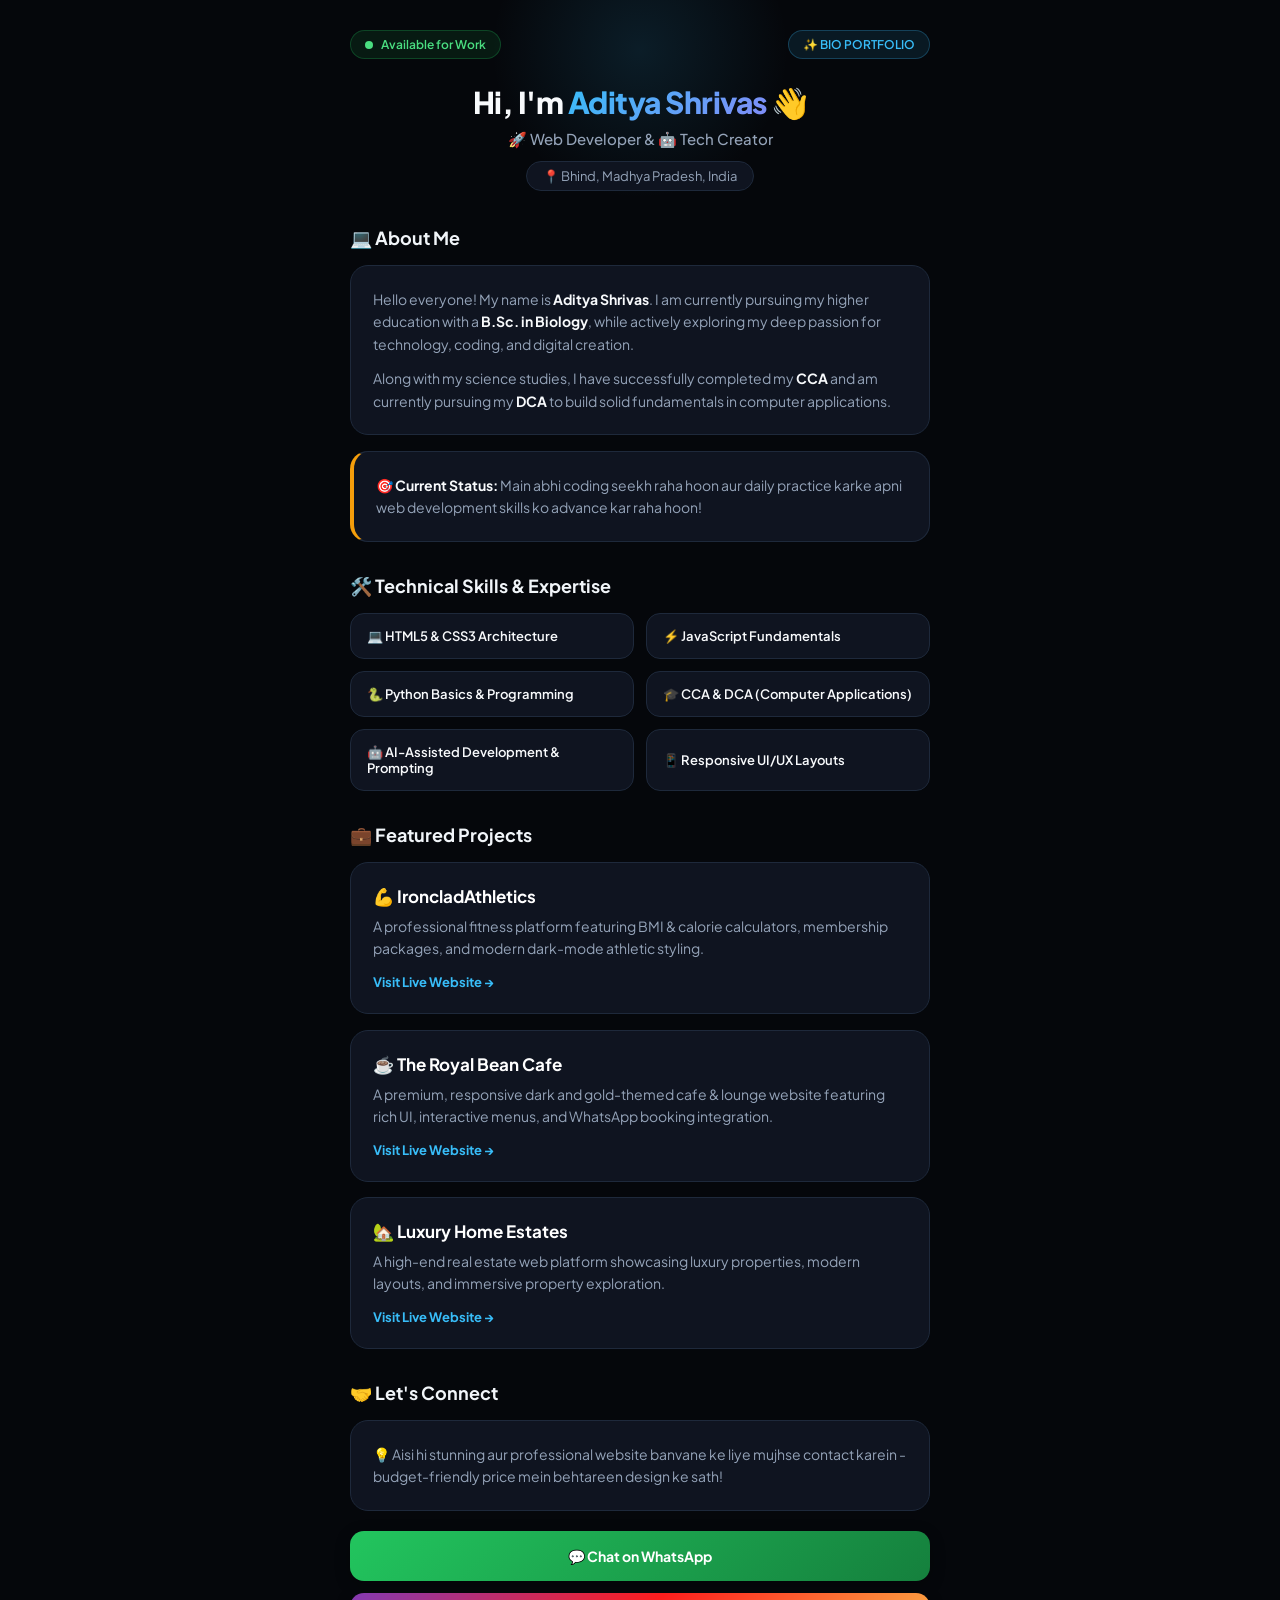
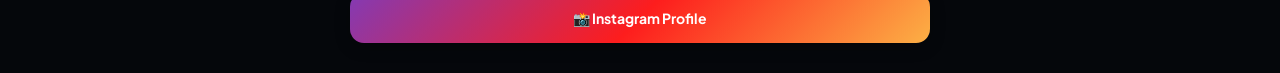
==== commit 2a666dc5: "Update index.html" ====
--- a/MyCoding/index.html
+++ b/MyCoding/index.html
@@ -389,18 +389,11 @@
                 <a href="https://royal-bean-cafe.vercel.app" target="_blank" class="project-link">Visit Live Website &rarr;</a>
             </div>
 
-            <!-- Project 3: Luxury Home Estates (New Addition) -->
+            <!-- Project 3: Luxury Home Estates (Updated Link) -->
             <div class="custom-card project-card reveal-on-scroll">
                 <h3>🏡 Luxury Home Estates</h3>
                 <p>A high-end real estate web platform showcasing luxury properties, modern layouts, and immersive property exploration.</p>
                 <a href="https://luxuryhome-estates.vercel.app" target="_blank" class="project-link">Visit Live Website &rarr;</a>
-            </div>
-
-            <!-- Project 4: Vortex AI Platform -->
-            <div class="custom-card project-card reveal-on-scroll">
-                <h3>🔮 Vortex AI Platform</h3>
-                <p>A modern SaaS landing page featuring AI tools, a live interactive prompt engine, and modern pricing tiers.</p>
-                <a href="vortex.html" target="_blank" class="project-link">Visit Live Website &rarr;</a>
             </div>
         </section>
 
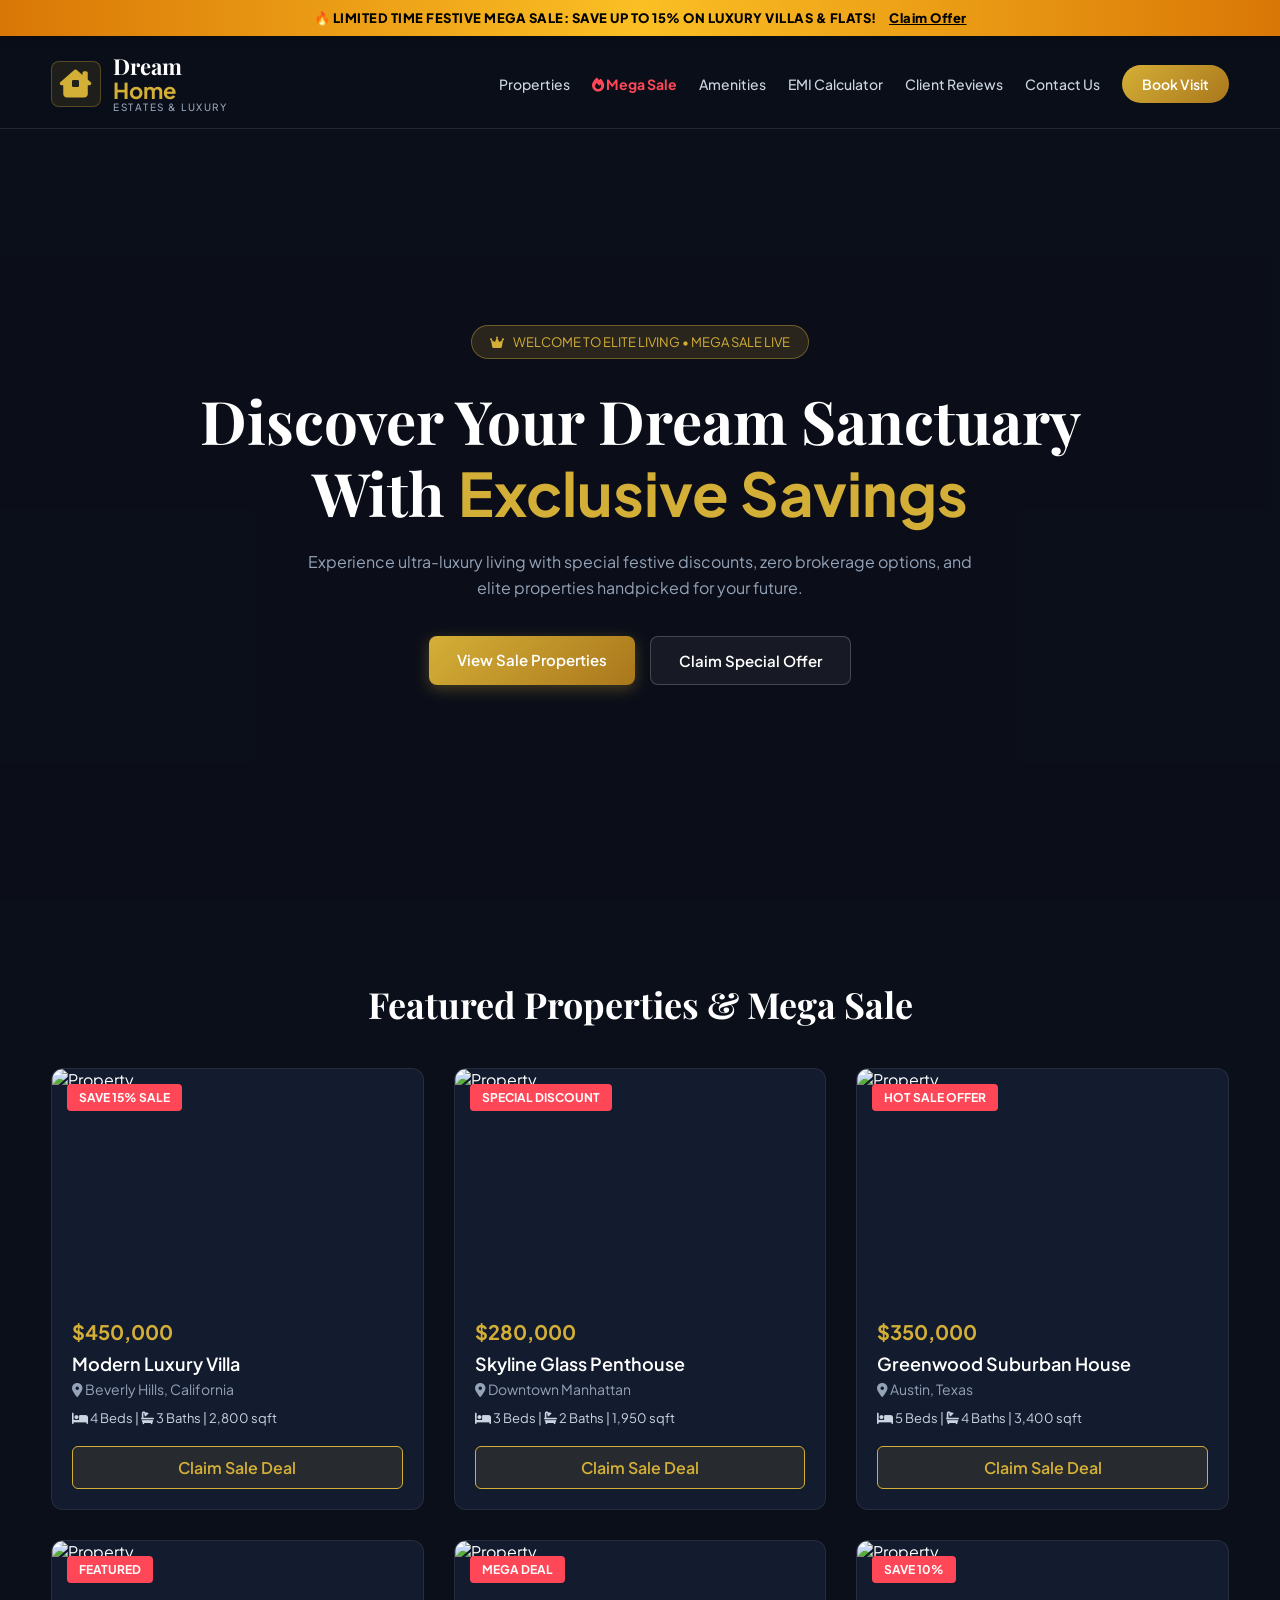
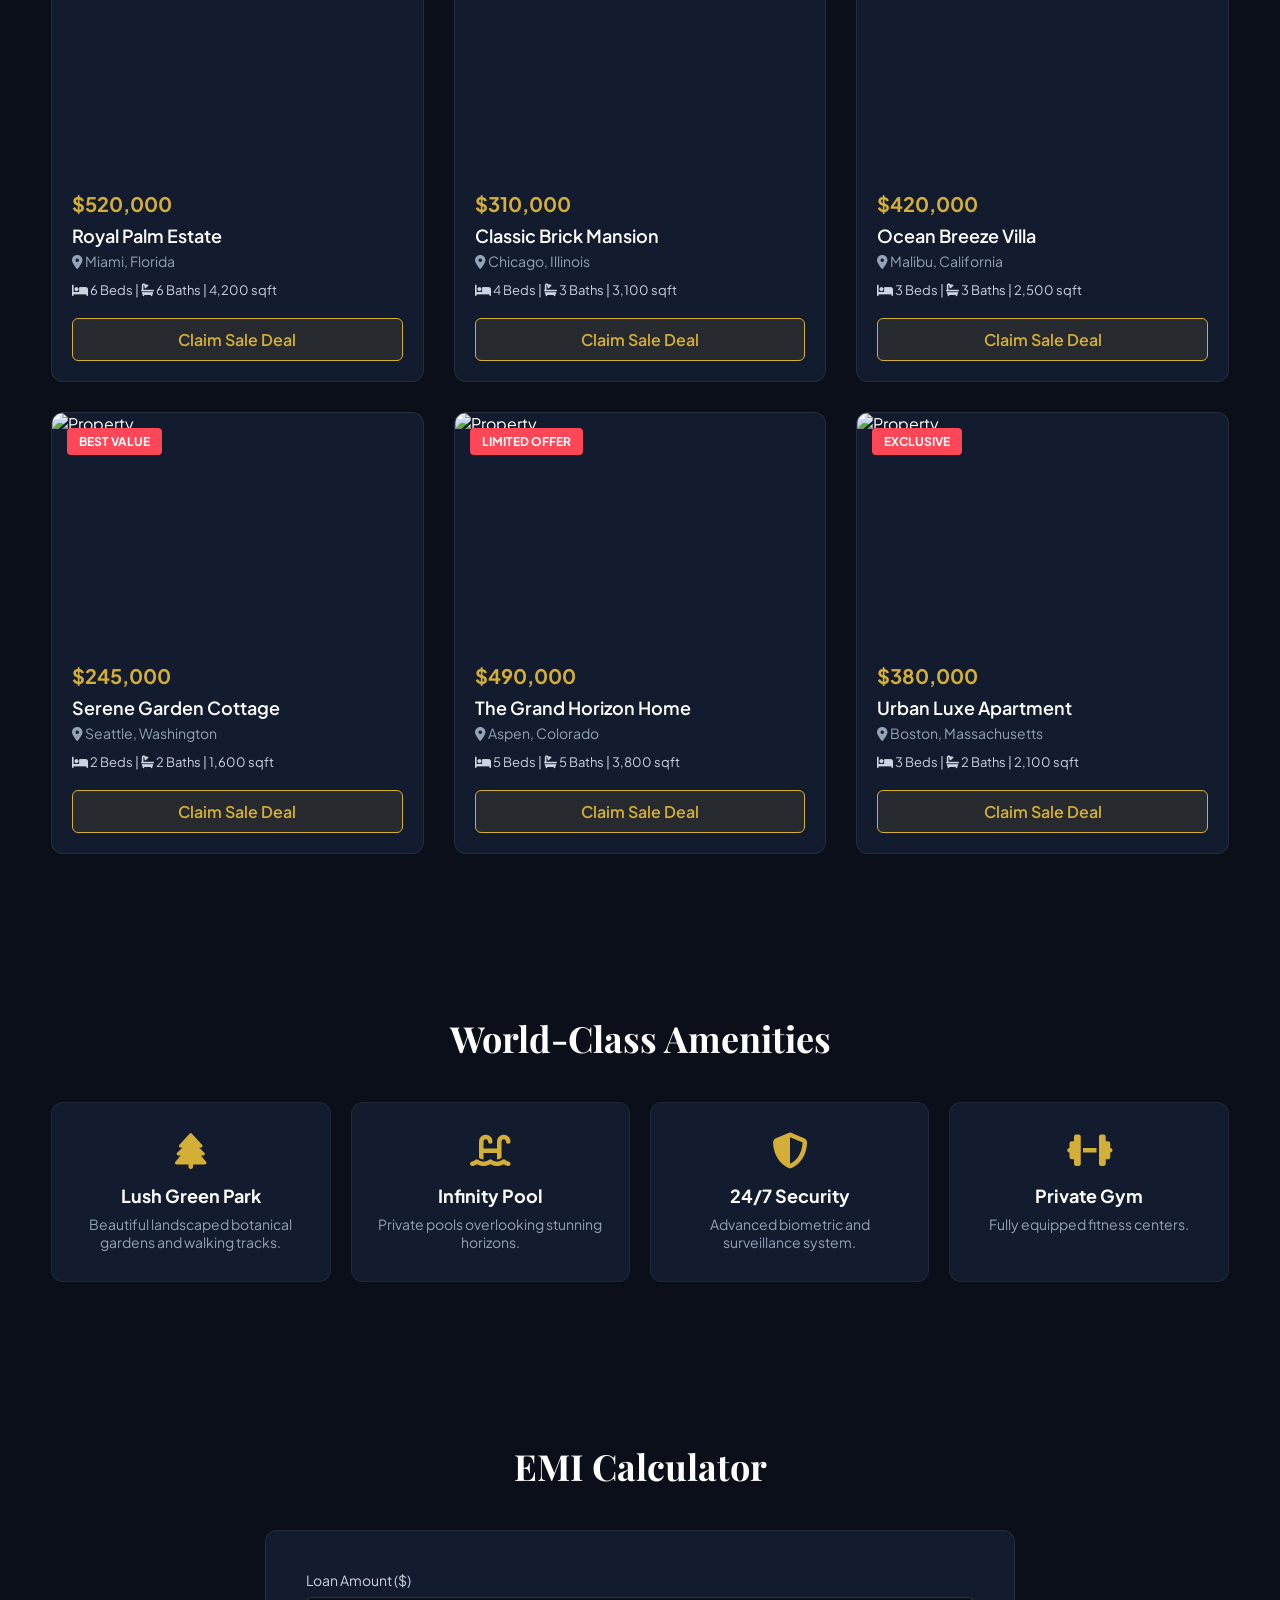
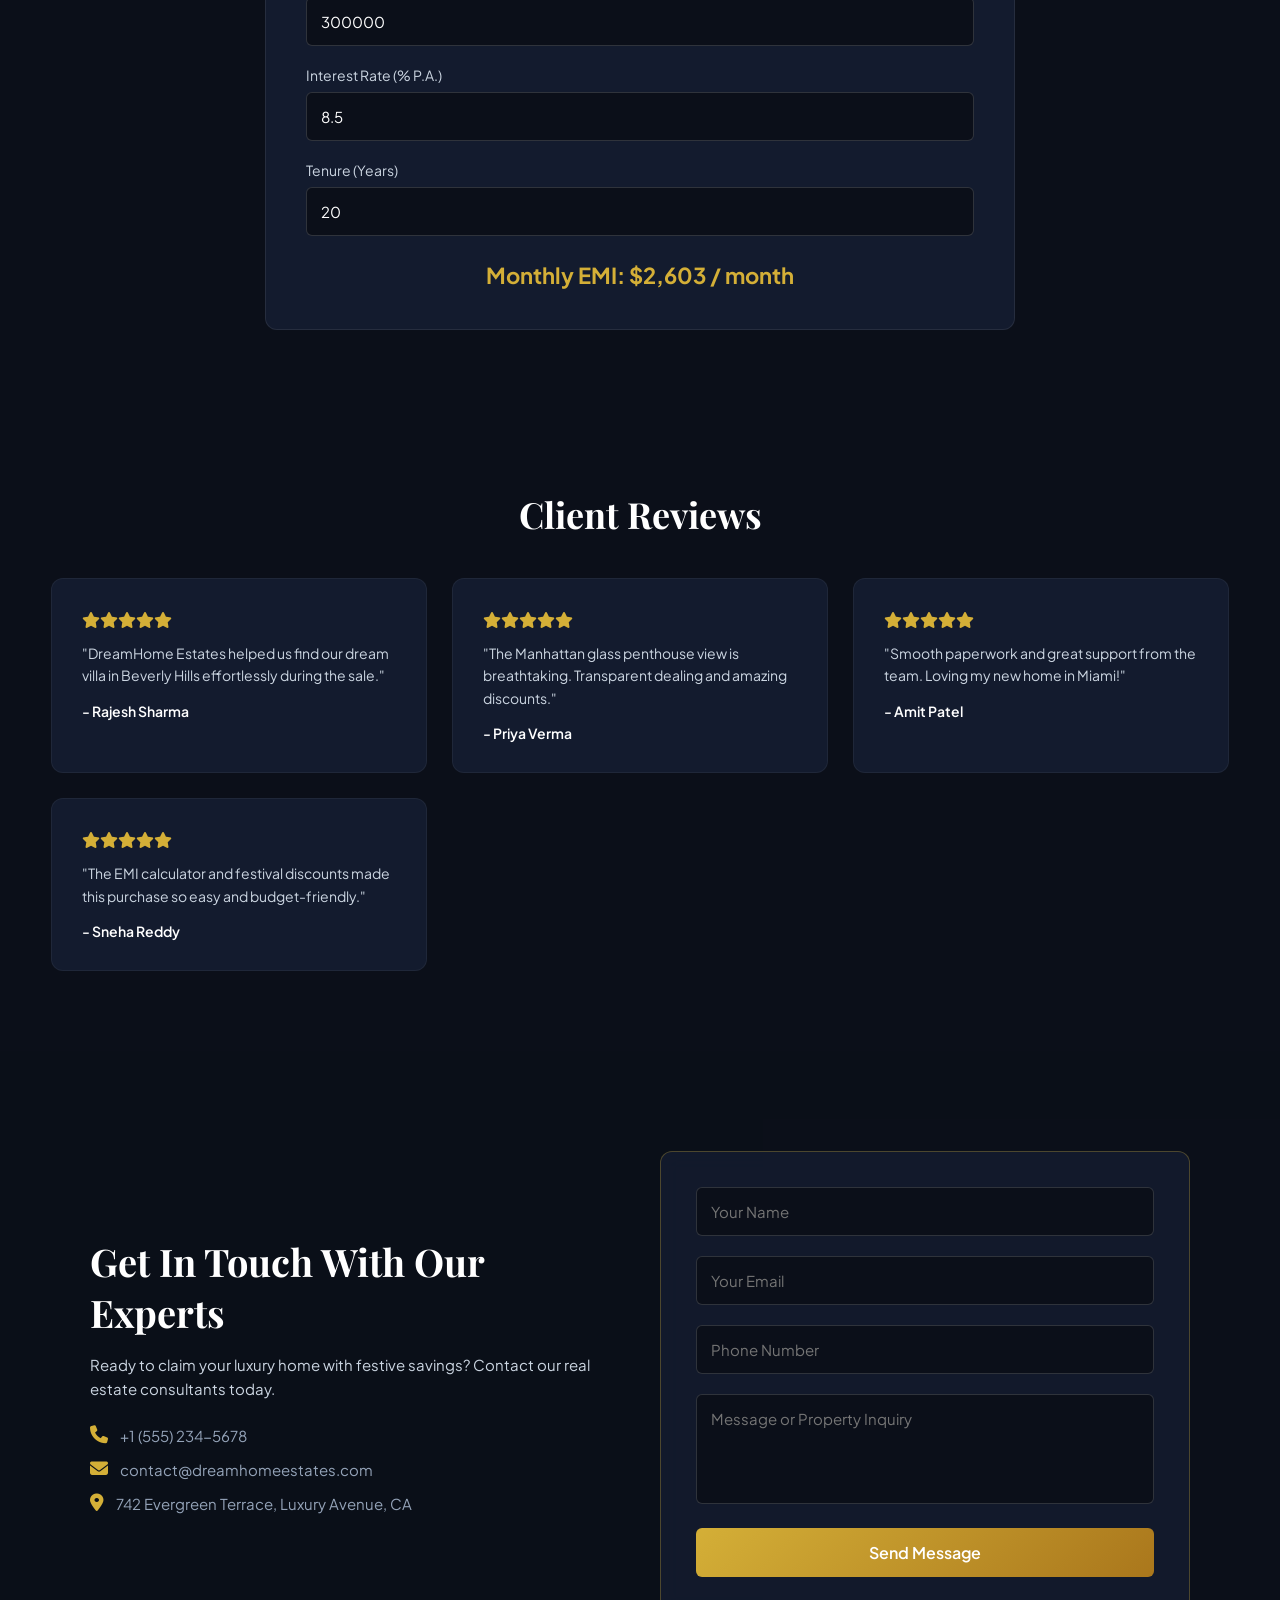
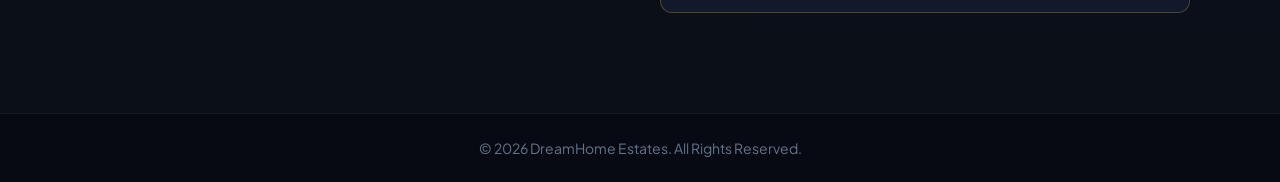
==== commit 84be6209: "Add files via upload" ====
--- a/MyCoding/index.html
+++ b/MyCoding/index.html
@@ -3,440 +3,234 @@
 <head>
     <meta charset="UTF-8">
     <meta name="viewport" content="width=device-width, initial-scale=1.0">
-    <title>Aditya Shrivas | Elite Web Developer & Bio Portfolio</title>
-    
-    <!-- Google Fonts -->
-    <link href="https://fonts.googleapis.com/css2?family=Plus+Jakarta+Sans:wght@300;400;500;600;700;800&display=swap" rel="stylesheet">
-    
-    <style>
-        * {
-            box-sizing: border-box;
-            margin: 0;
-            padding: 0;
-            font-family: 'Plus Jakarta Sans', sans-serif;
-        }
-
-        :root {
-            --bg-color: #05070b;
-            --card-bg: #0f1420;
-            --card-border: #1e293b;
-            --accent-glow: rgba(56, 189, 248, 0.15);
-            --text-main: #f8fafc;
-            --text-muted: #94a3b8;
-            --primary: #38bdf8;
-            --primary-gradient: linear-gradient(135deg, #38bdf8 0%, #818cf8 100%);
-        }
-
-        html {
-            scroll-behavior: smooth;
-        }
-
-        body {
-            background-color: var(--bg-color);
-            color: var(--text-main);
-            overflow-x: hidden;
-            padding: 30px 16px;
-            display: flex;
-            justify-content: center;
-            position: relative;
-        }
-
-        body::before {
-            content: '';
-            position: absolute;
-            top: -100px;
-            left: 50%;
-            transform: translateX(-50%);
-            width: 300px;
-            height: 300px;
-            background: radial-gradient(circle, rgba(56, 189, 248, 0.12) 0%, rgba(0,0,0,0) 70%);
-            z-index: -1;
-            pointer-events: none;
-        }
-
-        .portfolio-container {
-            width: 100%;
-            max-width: 580px;
-        }
-
-        .reveal-on-scroll {
-            opacity: 0;
-            transform: translateY(35px);
-            transition: opacity 0.8s cubic-bezier(0.16, 1, 0.3, 1), 
-                        transform 0.8s cubic-bezier(0.16, 1, 0.3, 1);
-            will-change: opacity, transform;
-        }
-
-        .reveal-on-scroll.revealed {
-            opacity: 1;
-            transform: translateY(0);
-        }
-
-        .status-header {
-            display: flex;
-            justify-content: space-between;
-            align-items: center;
-            margin-bottom: 24px;
-        }
-
-        .live-badge {
-            display: inline-flex;
-            align-items: center;
-            gap: 8px;
-            background: rgba(34, 197, 94, 0.1);
-            color: #4ade80;
-            padding: 6px 14px;
-            border-radius: 30px;
-            font-size: 12px;
-            font-weight: 600;
-            border: 1px solid rgba(34, 197, 94, 0.25);
-        }
-
-        .pulse-dot {
-            width: 8px;
-            height: 8px;
-            background-color: #4ade80;
-            border-radius: 50%;
-            box-shadow: 0 0 0 rgba(74, 222, 128, 0.4);
-            animation: pulse 2s infinite;
-        }
-
-        @keyframes pulse {
-            0% { transform: scale(0.95); box-shadow: 0 0 0 0 rgba(74, 222, 128, 0.6); }
-            70% { transform: scale(1); box-shadow: 0 0 0 8px rgba(74, 222, 128, 0); }
-            100% { transform: scale(0.95); box-shadow: 0 0 0 0 rgba(74, 222, 128, 0); }
-        }
-
-        .portfolio-badge {
-            background: rgba(56, 189, 248, 0.1);
-            color: var(--primary);
-            padding: 6px 14px;
-            border-radius: 30px;
-            font-size: 12px;
-            font-weight: 600;
-            border: 1px solid rgba(56, 189, 248, 0.25);
-        }
-
-        .hero-section {
-            text-align: center;
-            margin-bottom: 35px;
-        }
-
-        .hero-section h1 {
-            font-size: 30px;
-            font-weight: 800;
-            margin-bottom: 8px;
-            letter-spacing: -0.5px;
-        }
-
-        .highlight-name {
-            background: var(--primary-gradient);
-            -webkit-background-clip: text;
-            -webkit-text-fill-color: transparent;
-        }
-
-        .subtitle {
-            font-size: 15px;
-            color: var(--text-muted);
-            margin-bottom: 12px;
-            font-weight: 500;
-        }
-
-        .location-tag {
-            font-size: 13px;
-            color: var(--text-muted);
-            background: var(--card-bg);
-            display: inline-flex;
-            align-items: center;
-            gap: 6px;
-            padding: 6px 16px;
-            border-radius: 20px;
-            border: 1px solid var(--card-border);
-        }
-
-        h2 {
-            font-size: 18px;
-            font-weight: 700;
-            margin: 32px 0 16px 0;
-            color: #f1f5f9;
-        }
-
-        .custom-card {
-            background: var(--card-bg);
-            border: 1px solid var(--card-border);
-            padding: 22px;
-            border-radius: 18px;
-            margin-bottom: 16px;
-            transition: all 0.35s cubic-bezier(0.16, 1, 0.3, 1);
-            position: relative;
-            overflow: hidden;
-        }
-
-        .custom-card::before {
-            content: '';
-            position: absolute;
-            top: 0;
-            left: 0;
-            width: 4px;
-            height: 100%;
-            background: var(--primary);
-            opacity: 0;
-            transition: opacity 0.3s ease;
-        }
-
-        .custom-card:hover {
-            transform: translateY(-5px);
-            border-color: rgba(56, 189, 248, 0.4);
-            box-shadow: 0 15px 35px -10px var(--accent-glow);
-        }
-
-        .custom-card:hover::before {
-            opacity: 1;
-        }
-
-        .custom-card p {
-            font-size: 14px;
-            color: var(--text-muted);
-            line-height: 1.6;
-        }
-
-        .custom-card strong {
-            color: var(--text-main);
-        }
-
-        .skills-grid {
-            display: grid;
-            grid-template-columns: 1fr 1fr;
-            gap: 12px;
-        }
-
-        .skill-item {
-            background: var(--card-bg);
-            border: 1px solid var(--card-border);
-            padding: 14px 16px;
-            border-radius: 14px;
-            font-size: 13px;
-            font-weight: 600;
-            color: var(--text-main);
-            display: flex;
-            align-items: center;
-            gap: 10px;
-            transition: all 0.3s ease;
-        }
-
-        .skill-item:hover {
-            transform: translateY(-3px);
-            border-color: rgba(56, 189, 248, 0.4);
-            background: #131b2e;
-            box-shadow: 0 8px 20px rgba(0,0,0,0.3);
-        }
-
-        .project-card h3 {
-            font-size: 17px;
-            font-weight: 700;
-            margin-bottom: 8px;
-            color: #ffffff;
-        }
-
-        .project-link {
-            display: inline-flex;
-            align-items: center;
-            gap: 6px;
-            margin-top: 14px;
-            font-size: 13px;
-            color: var(--primary);
-            text-decoration: none;
-            font-weight: 700;
-            transition: gap 0.2s ease, color 0.2s ease;
-        }
-
-        .project-link:hover {
-            gap: 10px;
-            color: #7dd3fc;
-        }
-
-        .action-buttons {
-            display: flex;
-            flex-direction: column;
-            gap: 12px;
-            margin-top: 20px;
-        }
-
-        .cta-btn {
-            display: flex;
-            align-items: center;
-            justify-content: center;
-            gap: 10px;
-            text-align: center;
-            padding: 16px;
-            border-radius: 14px;
-            font-weight: 700;
-            font-size: 14px;
-            text-decoration: none;
-            color: #ffffff;
-            transition: transform 0.2s ease, opacity 0.2s ease, box-shadow 0.2s ease;
-            box-shadow: 0 4px 15px rgba(0,0,0,0.3);
-            cursor: pointer;
-            border: none;
-        }
-
-        .whatsapp-btn {
-            background: linear-gradient(135deg, #22c55e, #15803d);
-        }
-
-        .instagram-btn {
-            background: linear-gradient(135deg, #833ab4, #fd1d1d, #fcb045);
-        }
-
-        .cta-btn:active {
-            transform: scale(0.98);
-        }
-
-        .cta-btn:hover {
-            opacity: 0.95;
-            box-shadow: 0 8px 25px rgba(0,0,0,0.4);
-        }
-
-        @keyframes waveAnim {
-            0% { transform: rotate(0deg); }
-            50% { transform: rotate(14deg); }
-            100% { transform: rotate(0deg); }
-        }
-
-        .wave-emoji {
-            display: inline-block;
-            animation: waveAnim 1.8s infinite;
-            transform-origin: 70% 70%;
-        }
-
-        @media(max-width: 480px) {
-            .skills-grid {
-                grid-template-columns: 1fr;
-            }
-        }
-    </style>
+    <title>DreamHome Estates | Luxury Living & Investments</title>
+    <link href="https://fonts.googleapis.com/css2?family=Playfair+Display:wght@600;700&family=Plus+Jakarta+Sans:wght@400;500;600;700&display=swap" rel="stylesheet">
+    <link rel="stylesheet" href="https://cdnjs.cloudflare.com/ajax/libs/font-awesome/6.4.0/css/all.min.css">
+    <link rel="stylesheet" href="style.css">
 </head>
 <body>
 
-    <main class="portfolio-container">
-        
-        <div class="status-header reveal-on-scroll">
-            <div class="live-badge">
-                <div class="pulse-dot"></div>
-                Available for Work
-            </div>
-            <div class="portfolio-badge">
-                ✨ BIO PORTFOLIO
-            </div>
-        </div>
-
-        <section class="hero-section reveal-on-scroll">
-            <h1>Hi, I'm <span class="highlight-name">Aditya Shrivas</span> <span class="wave-emoji">👋</span></h1>
-            <p class="subtitle">
-                🚀 Web Developer & 🤖 Tech Creator
-            </p>
-            <div class="location-tag">
-                📍 Bhind, Madhya Pradesh, India
-            </div>
-        </section>
-
-        <section class="about-section">
-            <h2 class="reveal-on-scroll">💻 About Me</h2>
-            
-            <div class="custom-card reveal-on-scroll">
-                <p>
-                    Hello everyone! My name is <strong>Aditya Shrivas</strong>. I am currently pursuing my higher education with a <strong>B.Sc. in Biology</strong>, while actively exploring my deep passion for technology, coding, and digital creation.
-                </p>
-                <p style="margin-top: 12px;">
-                    Along with my science studies, I have successfully completed my <strong>CCA</strong> and am currently pursuing my <strong>DCA</strong> to build solid fundamentals in computer applications.
-                </p>
-            </div>
-
-            <div class="custom-card reveal-on-scroll" style="border-left: 4px solid #f59e0b;">
-                <p>
-                    🎯 <strong>Current Status:</strong> Main abhi coding seekh raha hoon aur daily practice karke apni web development skills ko advance kar raha hoon!
-                </p>
-            </div>
-        </section>
-
-        <section class="skills-section">
-            <h2 class="reveal-on-scroll">🛠️ Technical Skills & Expertise</h2>
-
-            <div class="skills-grid">
-                <div class="skill-item reveal-on-scroll">💻 HTML5 & CSS3 Architecture</div>
-                <div class="skill-item reveal-on-scroll">⚡ JavaScript Fundamentals</div>
-                <div class="skill-item reveal-on-scroll">🐍 Python Basics & Programming</div>
-                <div class="skill-item reveal-on-scroll">🎓 CCA & DCA (Computer Applications)</div>
-                <div class="skill-item reveal-on-scroll">🤖 AI-Assisted Development & Prompting</div>
-                <div class="skill-item reveal-on-scroll">📱 Responsive UI/UX Layouts</div>
-            </div>
-        </section>
-
-        <section class="projects-section">
-            <h2 class="reveal-on-scroll">💼 Featured Projects</h2>
-
-            <!-- Project 1: IroncladAthletics -->
-            <div class="custom-card project-card reveal-on-scroll">
-                <h3>💪 IroncladAthletics</h3>
-                <p>A professional fitness platform featuring BMI & calorie calculators, membership packages, and modern dark-mode athletic styling.</p>
-                <a href="https://ironclad-gym-bhopal.netlify.app" target="_blank" class="project-link">Visit Live Website &rarr;</a>
-            </div>
-
-            <!-- Project 2: The Royal Bean Cafe -->
-            <div class="custom-card project-card reveal-on-scroll">
-                <h3>☕ The Royal Bean Cafe</h3>
-                <p>A premium, responsive dark and gold-themed cafe & lounge website featuring rich UI, interactive menus, and WhatsApp booking integration.</p>
-                <a href="https://royal-bean-cafe.vercel.app" target="_blank" class="project-link">Visit Live Website &rarr;</a>
-            </div>
-
-            <!-- Project 3: Luxury Home Estates (Updated Link) -->
-            <div class="custom-card project-card reveal-on-scroll">
-                <h3>🏡 Luxury Home Estates</h3>
-                <p>A high-end real estate web platform showcasing luxury properties, modern layouts, and immersive property exploration.</p>
-                <a href="https://luxuryhome-estates.vercel.app" target="_blank" class="project-link">Visit Live Website &rarr;</a>
-            </div>
-        </section>
-
-        <section class="connect-section">
-            <h2 class="reveal-on-scroll">🤝 Let's Connect</h2>
-
-            <div class="custom-card reveal-on-scroll">
-                <p>💡 Aisi hi stunning aur professional website banvane ke liye mujhse contact karein - budget-friendly price mein behtareen design ke sath!</p>
-            </div>
-
-            <div class="action-buttons reveal-on-scroll">
-                <!-- WhatsApp Link Activated -->
-                <a href="https://wa.me/919243266485" target="_blank" class="cta-btn whatsapp-btn">
-                    💬 Chat on WhatsApp
-                </a>
-                <!-- Instagram Profile Link Activated -->
-                <a href="https://instagram.com/mr_aadi_singh_.002" target="_blank" class="cta-btn instagram-btn">
-                    📸 Instagram Profile
-                </a>
-            </div>
-        </section>
-
-    </main>
-
-    <script>
-        // Scroll reveal animation observer
-        document.addEventListener("DOMContentLoaded", function () {
-            const revealElements = document.querySelectorAll('.reveal-on-scroll');
-
-            const scrollObserver = new IntersectionObserver((entries, observer) => {
-                entries.forEach(entry => {
-                    if (entry.isIntersecting) {
-                        entry.target.classList.add('revealed');
-                    }
-                });
-            }, {
-                threshold: 0.12
-            });
-
-            revealElements.forEach(element => {
-                scrollObserver.observe(element);
-            });
-        });
-    </script>
+    <div class="top-bar">
+        🔥 LIMITED TIME FESTIVE MEGA SALE: SAVE UP TO 15% ON LUXURY VILLAS & FLATS! <a href="#contact" style="color: #000; text-decoration: underline; margin-left: 10px;">Claim Offer</a>
+    </div>
+
+    <header>
+        <div class="logo">
+            <i class="fa-solid fa-house-chimney-window logo-icon"></i>
+            <div class="logo-text">
+                Dream<span>Home</span>
+                <small>Estates & Luxury</small>
+            </div>
+        </div>
+        <div class="menu-toggle" id="mobile-menu">
+            <i class="fa-solid fa-bars"></i>
+        </div>
+        <nav>
+            <ul class="nav-list">
+                <li><a href="#properties">Properties</a></li>
+                <li><a href="#properties" class="sale-link"><i class="fa-solid fa-fire"></i> Mega Sale</a></li>
+                <li><a href="#amenities">Amenities</a></li>
+                <li><a href="#calculator">EMI Calculator</a></li>
+                <li><a href="#reviews">Client Reviews</a></li>
+                <li><a href="#contact">Contact Us</a></li>
+                <li><a href="#contact" class="nav-btn">Book Visit</a></li>
+            </ul>
+        </nav>
+    </header>
+
+    <section class="hero">
+        <div class="hero-content">
+            <div class="badge"><i class="fa-solid fa-crown"></i> Welcome to Elite Living • Mega Sale Live</div>
+            <h1>Discover Your Dream Sanctuary With <span>Exclusive Savings</span></h1>
+            <p>Experience ultra-luxury living with special festive discounts, zero brokerage options, and elite properties handpicked for your future.</p>
+            <div class="hero-buttons">
+                <a href="#properties" class="btn-primary">View Sale Properties</a>
+                <a href="#contact" class="btn-secondary">Claim Special Offer</a>
+            </div>
+        </div>
+    </section>
+
+    <!-- Properties Section -->
+    <section id="properties">
+        <h2 class="section-title">Featured Properties & Mega Sale</h2>
+        <div class="properties-grid">
+            <div class="property-card">
+                <div class="discount-badge">SAVE 15% SALE</div>
+                <div class="property-img-container"><img src="https://images.unsplash.com/photo-1600585154340-be6161a56a0c?auto=format&fit=crop&w=600&q=80" class="property-img" alt="Property"></div>
+                <div class="property-info">
+                    <div class="price">$450,000</div>
+                    <div class="prop-title">Modern Luxury Villa</div>
+                    <div class="location"><i class="fa-solid fa-location-dot"></i> Beverly Hills, California</div>
+                    <div class="details"><i class="fa-solid fa-bed"></i> 4 Beds | <i class="fa-solid fa-bath"></i> 3 Baths | 2,800 sqft</div>
+                    <a href="#contact" class="card-btn">Claim Sale Deal</a>
+                </div>
+            </div>
+            <div class="property-card">
+                <div class="discount-badge">SPECIAL DISCOUNT</div>
+                <div class="property-img-container"><img src="https://images.unsplash.com/photo-1545324418-cc1a3fa10c00?auto=format&fit=crop&w=600&q=80" class="property-img" alt="Property"></div>
+                <div class="property-info">
+                    <div class="price">$280,000</div>
+                    <div class="prop-title">Skyline Glass Penthouse</div>
+                    <div class="location"><i class="fa-solid fa-location-dot"></i> Downtown Manhattan</div>
+                    <div class="details"><i class="fa-solid fa-bed"></i> 3 Beds | <i class="fa-solid fa-bath"></i> 2 Baths | 1,950 sqft</div>
+                    <a href="#contact" class="card-btn">Claim Sale Deal</a>
+                </div>
+            </div>
+            <div class="property-card">
+                <div class="discount-badge">HOT SALE OFFER</div>
+                <div class="property-img-container"><img src="https://images.unsplash.com/photo-1580587771525-78b9dba3b914?auto=format&fit=crop&w=600&q=80" class="property-img" alt="Property"></div>
+                <div class="property-info">
+                    <div class="price">$350,000</div>
+                    <div class="prop-title">Greenwood Suburban House</div>
+                    <div class="location"><i class="fa-solid fa-location-dot"></i> Austin, Texas</div>
+                    <div class="details"><i class="fa-solid fa-bed"></i> 5 Beds | <i class="fa-solid fa-bath"></i> 4 Baths | 3,400 sqft</div>
+                    <a href="#contact" class="card-btn">Claim Sale Deal</a>
+                </div>
+            </div>
+            <div class="property-card">
+                <div class="discount-badge">FEATURED</div>
+                <div class="property-img-container"><img src="https://images.unsplash.com/photo-1600607687939-ce8a6c25118c?auto=format&fit=crop&w=600&q=80" class="property-img" alt="Property"></div>
+                <div class="property-info">
+                    <div class="price">$520,000</div>
+                    <div class="prop-title">Royal Palm Estate</div>
+                    <div class="location"><i class="fa-solid fa-location-dot"></i> Miami, Florida</div>
+                    <div class="details"><i class="fa-solid fa-bed"></i> 6 Beds | <i class="fa-solid fa-bath"></i> 6 Baths | 4,200 sqft</div>
+                    <a href="#contact" class="card-btn">Claim Sale Deal</a>
+                </div>
+            </div>
+            <div class="property-card">
+                <div class="discount-badge">MEGA DEAL</div>
+                <div class="property-img-container"><img src="https://images.unsplash.com/photo-1512917774080-9991f1c4c750?auto=format&fit=crop&w=600&q=80" class="property-img" alt="Property"></div>
+                <div class="property-info">
+                    <div class="price">$310,000</div>
+                    <div class="prop-title">Classic Brick Mansion</div>
+                    <div class="location"><i class="fa-solid fa-location-dot"></i> Chicago, Illinois</div>
+                    <div class="details"><i class="fa-solid fa-bed"></i> 4 Beds | <i class="fa-solid fa-bath"></i> 3 Baths | 3,100 sqft</div>
+                    <a href="#contact" class="card-btn">Claim Sale Deal</a>
+                </div>
+            </div>
+            <div class="property-card">
+                <div class="discount-badge">SAVE 10%</div>
+                <div class="property-img-container"><img src="https://images.unsplash.com/photo-1600566753376-12c8ab7fb75b?auto=format&fit=crop&w=600&q=80" class="property-img" alt="Property"></div>
+                <div class="property-info">
+                    <div class="price">$420,000</div>
+                    <div class="prop-title">Ocean Breeze Villa</div>
+                    <div class="location"><i class="fa-solid fa-location-dot"></i> Malibu, California</div>
+                    <div class="details"><i class="fa-solid fa-bed"></i> 3 Beds | <i class="fa-solid fa-bath"></i> 3 Baths | 2,500 sqft</div>
+                    <a href="#contact" class="card-btn">Claim Sale Deal</a>
+                </div>
+            </div>
+            <div class="property-card">
+                <div class="discount-badge">BEST VALUE</div>
+                <div class="property-img-container"><img src="https://images.unsplash.com/photo-1564013799919-ab600027ffc6?auto=format&fit=crop&w=600&q=80" class="property-img" alt="Property"></div>
+                <div class="property-info">
+                    <div class="price">$245,000</div>
+                    <div class="prop-title">Serene Garden Cottage</div>
+                    <div class="location"><i class="fa-solid fa-location-dot"></i> Seattle, Washington</div>
+                    <div class="details"><i class="fa-solid fa-bed"></i> 2 Beds | <i class="fa-solid fa-bath"></i> 2 Baths | 1,600 sqft</div>
+                    <a href="#contact" class="card-btn">Claim Sale Deal</a>
+                </div>
+            </div>
+            <div class="property-card">
+                <div class="discount-badge">LIMITED OFFER</div>
+                <div class="property-img-container"><img src="https://images.unsplash.com/photo-1576941089067-2de3c901e126?auto=format&fit=crop&w=600&q=80" class="property-img" alt="Property"></div>
+                <div class="property-info">
+                    <div class="price">$490,000</div>
+                    <div class="prop-title">The Grand Horizon Home</div>
+                    <div class="location"><i class="fa-solid fa-location-dot"></i> Aspen, Colorado</div>
+                    <div class="details"><i class="fa-solid fa-bed"></i> 5 Beds | <i class="fa-solid fa-bath"></i> 5 Baths | 3,800 sqft</div>
+                    <a href="#contact" class="card-btn">Claim Sale Deal</a>
+                </div>
+            </div>
+            <div class="property-card">
+                <div class="discount-badge">EXCLUSIVE</div>
+                <div class="property-img-container"><img src="https://images.unsplash.com/photo-1600585154526-990dced4db0d?auto=format&fit=crop&w=600&q=80" class="property-img" alt="Property"></div>
+                <div class="property-info">
+                    <div class="price">$380,000</div>
+                    <div class="prop-title">Urban Luxe Apartment</div>
+                    <div class="location"><i class="fa-solid fa-location-dot"></i> Boston, Massachusetts</div>
+                    <div class="details"><i class="fa-solid fa-bed"></i> 3 Beds | <i class="fa-solid fa-bath"></i> 2 Baths | 2,100 sqft</div>
+                    <a href="#contact" class="card-btn">Claim Sale Deal</a>
+                </div>
+            </div>
+        </div>
+    </section>
+
+    <!-- Amenities Section -->
+    <section id="amenities">
+        <h2 class="section-title">World-Class Amenities</h2>
+        <div class="amenities-grid">
+            <div class="amenity-card"><i class="fa-solid fa-tree"></i><h3>Lush Green Park</h3><p>Beautiful landscaped botanical gardens and walking tracks.</p></div>
+            <div class="amenity-card"><i class="fa-solid fa-swimming-pool"></i><h3>Infinity Pool</h3><p>Private pools overlooking stunning horizons.</p></div>
+            <div class="amenity-card"><i class="fa-solid fa-shield-halved"></i><h3>24/7 Security</h3><p>Advanced biometric and surveillance system.</p></div>
+            <div class="amenity-card"><i class="fa-solid fa-dumbbell"></i><h3>Private Gym</h3><p>Fully equipped fitness centers.</p></div>
+        </div>
+    </section>
+
+    <!-- EMI Calculator Section -->
+    <section id="calculator">
+        <h2 class="section-title">EMI Calculator</h2>
+        <div class="calculator-box">
+            <div class="calc-group"><label>Loan Amount ($)</label><input type="number" id="loanAmount" value="300000" oninput="calculateEMI()"></div>
+            <div class="calc-group"><label>Interest Rate (% P.A.)</label><input type="number" id="interestRate" value="8.5" step="0.1" oninput="calculateEMI()"></div>
+            <div class="calc-group"><label>Tenure (Years)</label><input type="number" id="tenureYears" value="20" oninput="calculateEMI()"></div>
+            <div class="calc-result" id="emiResult">Monthly EMI: $2,603 / month</div>
+        </div>
+    </section>
+
+    <!-- Client Reviews Section -->
+    <section id="reviews">
+        <h2 class="section-title">Client Reviews</h2>
+        <div class="reviews-grid">
+            <div class="review-card">
+                <div class="stars"><i class="fa-solid fa-star"></i><i class="fa-solid fa-star"></i><i class="fa-solid fa-star"></i><i class="fa-solid fa-star"></i><i class="fa-solid fa-star"></i></div>
+                <p>"DreamHome Estates helped us find our dream villa in Beverly Hills effortlessly during the sale."</p>
+                <div class="review-author">- Rajesh Sharma</div>
+            </div>
+            <div class="review-card">
+                <div class="stars"><i class="fa-solid fa-star"></i><i class="fa-solid fa-star"></i><i class="fa-solid fa-star"></i><i class="fa-solid fa-star"></i><i class="fa-solid fa-star"></i></div>
+                <p>"The Manhattan glass penthouse view is breathtaking. Transparent dealing and amazing discounts."</p>
+                <div class="review-author">- Priya Verma</div>
+            </div>
+            <div class="review-card">
+                <div class="stars"><i class="fa-solid fa-star"></i><i class="fa-solid fa-star"></i><i class="fa-solid fa-star"></i><i class="fa-solid fa-star"></i><i class="fa-solid fa-star"></i></div>
+                <p>"Smooth paperwork and great support from the team. Loving my new home in Miami!"</p>
+                <div class="review-author">- Amit Patel</div>
+            </div>
+            <div class="review-card">
+                <div class="stars"><i class="fa-solid fa-star"></i><i class="fa-solid fa-star"></i><i class="fa-solid fa-star"></i><i class="fa-solid fa-star"></i><i class="fa-solid fa-star"></i></div>
+                <p>"The EMI calculator and festival discounts made this purchase so easy and budget-friendly."</p>
+                <div class="review-author">- Sneha Reddy</div>
+            </div>
+        </div>
+    </section>
+
+    <!-- Contact Section -->
+    <section id="contact" class="contact-section">
+        <div class="contact-container">
+            <div class="contact-info">
+                <h2>Get In Touch With Our Experts</h2>
+                <p>Ready to claim your luxury home with festive savings? Contact our real estate consultants today.</p>
+                <ul>
+                    <li><i class="fa-solid fa-phone"></i> +1 (555) 234-5678</li>
+                    <li><i class="fa-solid fa-envelope"></i> contact@dreamhomeestates.com</li>
+                    <li><i class="fa-solid fa-location-dot"></i> 742 Evergreen Terrace, Luxury Avenue, CA</li>
+                </ul>
+            </div>
+            <div class="contact-box">
+                <div class="form-group"><input type="text" placeholder="Your Name"></div>
+                <div class="form-group"><input type="email" placeholder="Your Email"></div>
+                <div class="form-group"><input type="text" placeholder="Phone Number"></div>
+                <div class="form-group"><textarea placeholder="Message or Property Inquiry"></textarea></div>
+                <button class="submit-btn">Send Message</button>
+            </div>
+        </div>
+    </section>
+
+    <footer>
+        <p>&copy; 2026 DreamHome Estates. All Rights Reserved.</p>
+    </footer>
+
+    <script src="script.js"></script>
 </body>
-</html>
+</html>
--- a/MyCoding/style.css
+++ b/MyCoding/style.css
@@ -0,0 +1,111 @@
+* { margin: 0; padding: 0; box-sizing: border-box; font-family: 'Plus Jakarta Sans', sans-serif; scroll-behavior: smooth; }
+body { background-color: #0b0f19; color: #ffffff; width: 100%; overflow-x: hidden; }
+
+.top-bar { background: linear-gradient(90deg, #d97706, #fbbf24, #d97706); color: #000; text-align: center; padding: 10px 15px; font-size: 13px; font-weight: 800; letter-spacing: 0.5px; position: fixed; top: 0; left: 0; width: 100%; z-index: 1200; box-shadow: 0 2px 10px rgba(0,0,0,0.3); }
+
+header { position: fixed; top: 39px; left: 0; width: 100%; display: flex; justify-content: space-between; align-items: center; padding: 15px 4%; background: rgba(11, 15, 25, 0.95); backdrop-filter: blur(10px); z-index: 1000; border-bottom: 1px solid rgba(255, 255, 255, 0.1); }
+
+/* Professional Logo Design */
+.logo { display: flex; align-items: center; gap: 12px; text-decoration: none; }
+.logo-icon { font-size: 28px; color: #d4af37; background: rgba(212, 175, 55, 0.1); padding: 8px; border-radius: 8px; border: 1px solid rgba(212, 175, 55, 0.3); }
+.logo-text { font-family: 'Playfair Display', serif; font-size: 22px; font-weight: 700; color: #fff; line-height: 1.1; display: flex; flex-direction: column; }
+.logo-text span { color: #d4af37; display: inline; }
+.logo-text small { font-family: 'Plus Jakarta Sans', sans-serif; font-size: 10px; font-weight: 500; color: #94a3b8; letter-spacing: 1.5px; text-transform: uppercase; }
+
+nav ul { display: flex; list-style: none; gap: 22px; align-items: center; }
+nav ul li a { text-decoration: none; color: #cbd5e1; font-size: 14px; font-weight: 500; transition: 0.3s; }
+nav ul li a:hover { color: #d4af37; }
+.sale-link { color: #ff4757 !important; font-weight: 700 !important; }
+.nav-btn { background: linear-gradient(135deg, #d4af37, #aa771c); color: #fff !important; padding: 10px 20px; border-radius: 30px; font-weight: 600; font-size: 14px; }
+.menu-toggle { display: none; font-size: 24px; color: #fff; cursor: pointer; }
+
+/* Welcome Animation for Hero Section */
+.hero { position: relative; width: 100%; min-height: 100vh; display: flex; align-items: center; justify-content: center; text-align: center; padding: 190px 4% 80px 4%; background: url('https://images.unsplash.com/photo-1600596542815-ffad4c1539a9?auto=format&fit=crop&w=2000&q=80') no-repeat center center/cover; }
+.hero::before { content: ''; position: absolute; top: 0; left: 0; width: 100%; height: 100%; background: rgba(11, 15, 25, 0.85); z-index: 1; }
+
+.hero-content { position: relative; z-index: 2; width: 100%; max-width: 900px; margin: 0 auto; animation: fadeInUp 1.2s ease-out; }
+.badge { display: inline-flex; align-items: center; gap: 8px; background: rgba(212, 175, 55, 0.15); border: 1px solid rgba(212, 175, 55, 0.4); padding: 8px 18px; border-radius: 50px; font-size: 13px; color: #d4af37; margin-bottom: 25px; text-transform: uppercase; animation: fadeInDown 1s ease-out; }
+
+.hero h1 { font-family: 'Playfair Display', serif; font-size: clamp(36px, 5vw, 60px); font-weight: 700; line-height: 1.2; margin-bottom: 20px; color: #fff; }
+.hero h1 span { color: #d4af37; }
+.hero p { font-size: 16px; color: #94a3b8; max-width: 700px; margin: 0 auto 35px auto; line-height: 1.6; }
+
+.hero-buttons { display: flex; justify-content: center; gap: 15px; flex-wrap: wrap; }
+.btn-primary, .btn-secondary { padding: 14px 28px; border-radius: 8px; text-decoration: none; font-weight: 600; font-size: 15px; display: inline-block; transition: 0.3s; }
+.btn-primary { background: linear-gradient(135deg, #d4af37, #aa771c); color: #fff; box-shadow: 0 4px 15px rgba(212, 175, 55, 0.3); }
+.btn-secondary { background: rgba(255, 255, 255, 0.05); border: 1px solid rgba(255, 255, 255, 0.2); color: #fff; }
+
+/* Animations Keyframes */
+@keyframes fadeInUp {
+    from { opacity: 0; transform: translateY(30px); }
+    to { opacity: 1; transform: translateY(0); }
+}
+@keyframes fadeInDown {
+    from { opacity: 0; transform: translateY(-20px); }
+    to { opacity: 1; transform: translateY(0); }
+}
+
+section { width: 100%; padding: 80px 4%; }
+.section-title { font-family: 'Playfair Display', serif; font-size: 36px; margin-bottom: 40px; text-align: center; color: #fff; }
+
+.properties-grid { display: grid; grid-template-columns: repeat(auto-fit, minmax(300px, 1fr)); gap: 30px; width: 100%; }
+.property-card { background: #131b2e; border: 1px solid rgba(255, 255, 255, 0.08); border-radius: 12px; overflow: hidden; position: relative; transition: 0.3s; }
+.property-card:hover { transform: translateY(-5px); border-color: rgba(212, 175, 55, 0.4); }
+
+.property-img-container { width: 100%; height: 230px; overflow: hidden; }
+.property-img { height: 100%; width: 100%; object-fit: cover; transition: transform 0.5s ease; }
+.property-card:hover .property-img { transform: scale(1.1); }
+
+.discount-badge { position: absolute; top: 15px; left: 15px; background: #ff4757; color: #fff; padding: 6px 12px; font-size: 12px; font-weight: 700; border-radius: 4px; z-index: 10; }
+.property-info { padding: 20px; }
+.price { font-size: 20px; font-weight: 700; color: #d4af37; margin-bottom: 8px; }
+.prop-title { font-size: 18px; font-weight: 600; color: #fff; margin-bottom: 5px; }
+.location { font-size: 14px; color: #94a3b8; margin-bottom: 12px; }
+.details { font-size: 13px; color: #cbd5e1; margin-bottom: 20px; }
+.card-btn { display: block; width: 100%; text-align: center; background: rgba(212, 175, 55, 0.1); border: 1px solid #d4af37; color: #d4af37; padding: 10px; border-radius: 6px; text-decoration: none; font-weight: 600; transition: 0.3s; }
+.card-btn:hover { background: #d4af37; color: #0b0f19; }
+
+.amenities-grid { display: grid; grid-template-columns: repeat(auto-fit, minmax(250px, 1fr)); gap: 20px; width: 100%; }
+.amenity-card { background: #131b2e; padding: 30px 20px; border-radius: 12px; text-align: center; border: 1px solid rgba(255, 255, 255, 0.05); }
+.amenity-card i { font-size: 36px; color: #d4af37; margin-bottom: 15px; }
+.amenity-card h3 { font-size: 18px; margin-bottom: 8px; color: #fff; }
+.amenity-card p { color: #94a3b8; font-size: 14px; }
+
+.calculator-box { background: #131b2e; padding: 40px; border-radius: 12px; border: 1px solid rgba(255, 255, 255, 0.08); width: 100%; max-width: 750px; margin: 0 auto; }
+.calc-group { margin-bottom: 20px; }
+.calc-group label { display: block; margin-bottom: 8px; font-size: 14px; color: #cbd5e1; }
+.calc-group input { width: 100%; padding: 14px; background: #0b0f19; border: 1px solid rgba(255, 255, 255, 0.15); color: #fff; border-radius: 6px; font-size: 15px; }
+.calc-result { margin-top: 25px; text-align: center; font-size: 22px; font-weight: 700; color: #d4af37; }
+
+.reviews-grid { display: grid; grid-template-columns: repeat(auto-fit, minmax(280px, 1fr)); gap: 25px; width: 100%; }
+.review-card { background: #131b2e; padding: 30px; border-radius: 12px; border: 1px solid rgba(255, 255, 255, 0.05); }
+.review-card .stars { color: #d4af37; margin-bottom: 12px; }
+.review-card p { color: #cbd5e1; font-size: 14px; line-height: 1.6; margin-bottom: 15px; }
+.review-author { font-weight: 600; color: #fff; font-size: 14px; }
+
+/* Contact Section */
+.contact-section { position: relative; width: 100%; padding: 100px 4%; background: url('https://images.unsplash.com/photo-1585320806297-9794b3e4eeae?auto=format&fit=crop&w=2000&q=80') no-repeat center center/cover; }
+.contact-section::before { content: ''; position: absolute; top: 0; left: 0; width: 100%; height: 100%; background: rgba(11, 15, 25, 0.88); z-index: 1; }
+.contact-container { position: relative; z-index: 2; display: grid; grid-template-columns: repeat(auto-fit, minmax(300px, 1fr)); gap: 40px; align-items: center; max-width: 1100px; margin: 0 auto; }
+.contact-info h2 { font-family: 'Playfair Display', serif; font-size: 38px; margin-bottom: 15px; color: #fff; }
+.contact-info p { color: #cbd5e1; font-size: 15px; line-height: 1.6; margin-bottom: 25px; }
+.contact-info ul { list-style: none; }
+.contact-info ul li { margin-bottom: 15px; color: #94a3b8; font-size: 15px; display: flex; align-items: center; gap: 12px; }
+.contact-info ul li i { color: #d4af37; font-size: 18px; }
+
+.contact-box { background: rgba(19, 27, 46, 0.9); padding: 35px; border-radius: 12px; border: 1px solid rgba(212, 175, 55, 0.3); backdrop-filter: blur(10px); width: 100%; }
+.form-group { margin-bottom: 20px; }
+.form-group input, .form-group textarea { width: 100%; padding: 14px; background: #0b0f19; border: 1px solid rgba(255, 255, 255, 0.15); color: #fff; border-radius: 6px; font-size: 15px; }
+.form-group textarea { height: 110px; resize: none; }
+.submit-btn { background: linear-gradient(135deg, #d4af37, #aa771c); color: #fff; border: none; padding: 14px; width: 100%; border-radius: 6px; font-weight: 600; font-size: 16px; cursor: pointer; transition: 0.3s; }
+.submit-btn:hover { opacity: 0.9; }
+
+footer { background: #070a12; text-align: center; padding: 25px; color: #64748b; font-size: 14px; border-top: 1px solid rgba(255,255,255,0.05); }
+
+/* Responsive Media Queries for Mobile & Tablet */
+@media (max-width: 992px) {
+    .menu-toggle { display: block; }
+    nav ul { position: absolute; top: 100%; left: 0; width: 100%; background: #0b0f19; flex-direction: column; align-items: center; padding: 25px 0; border-bottom: 1px solid rgba(255,255,255,0.1); display: none; }
+    nav ul.active { display: flex; }
+    .hero { padding-top: 160px; }
+}
